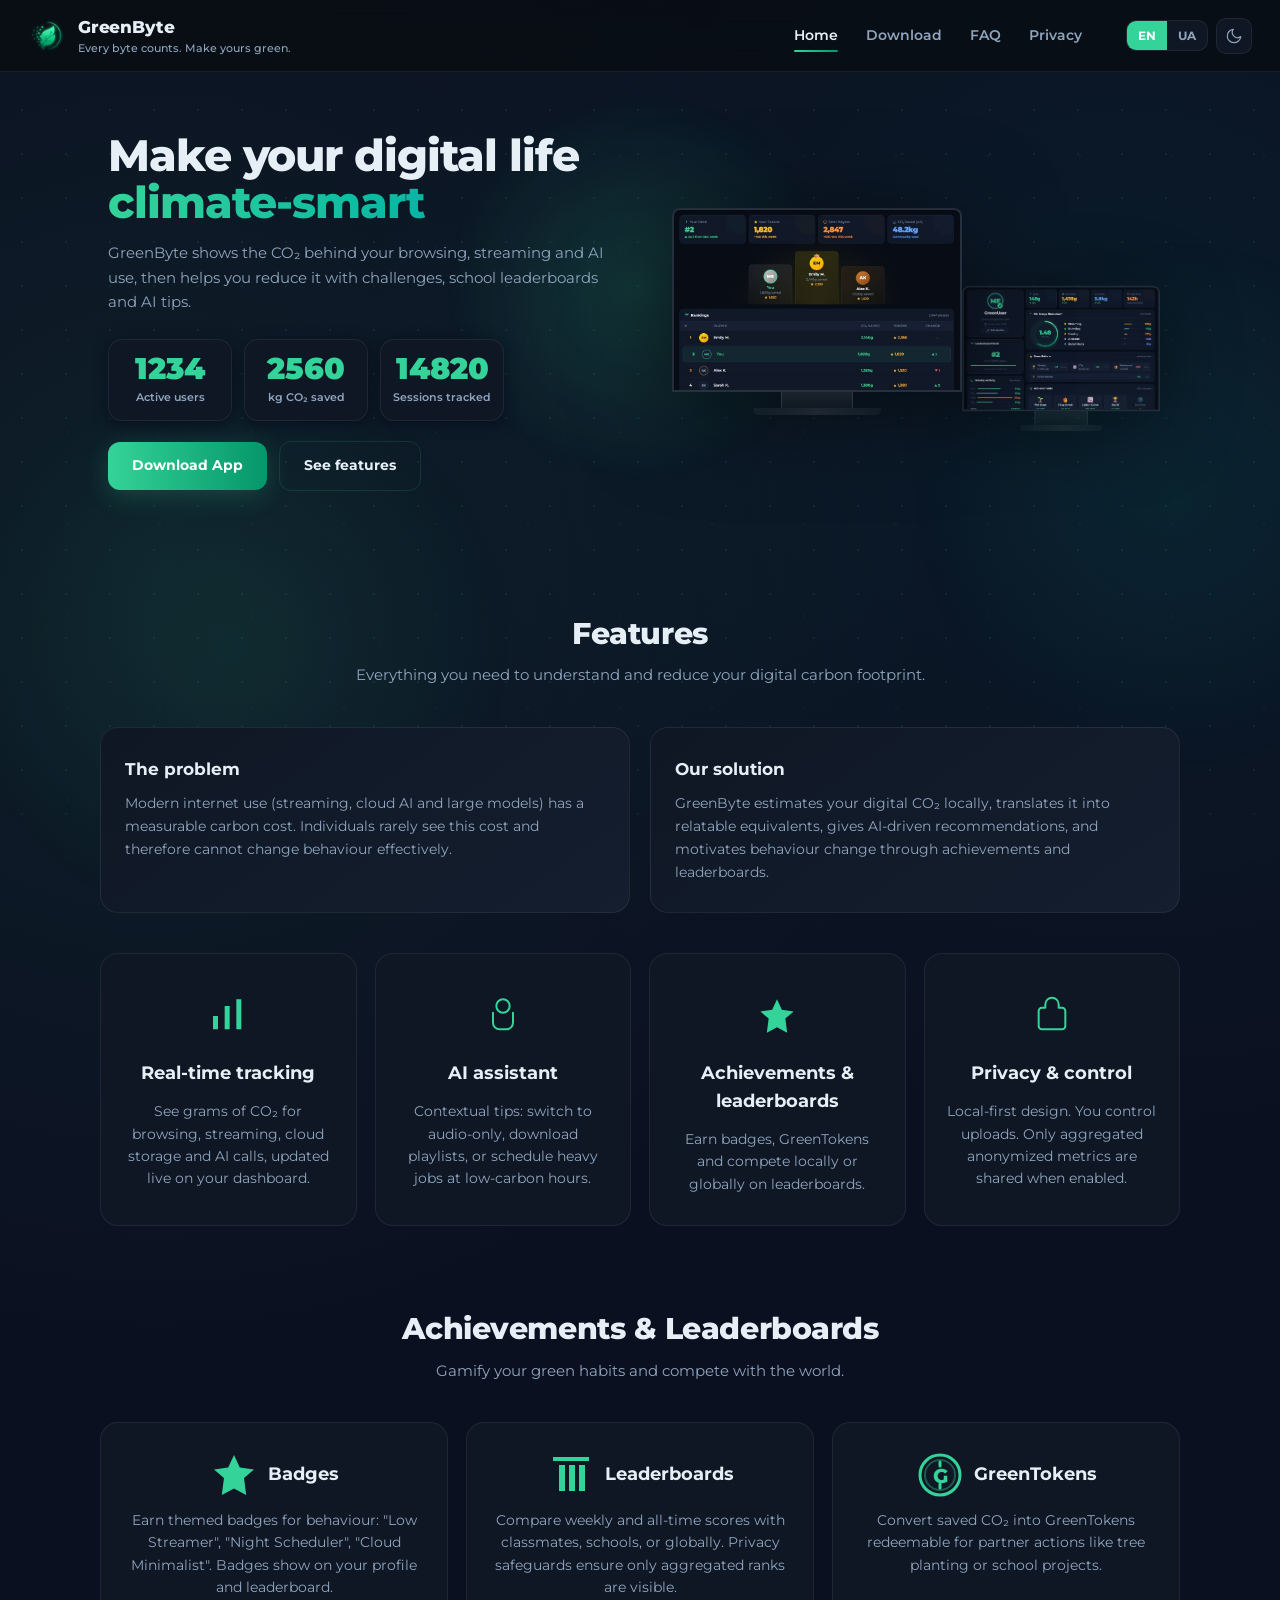
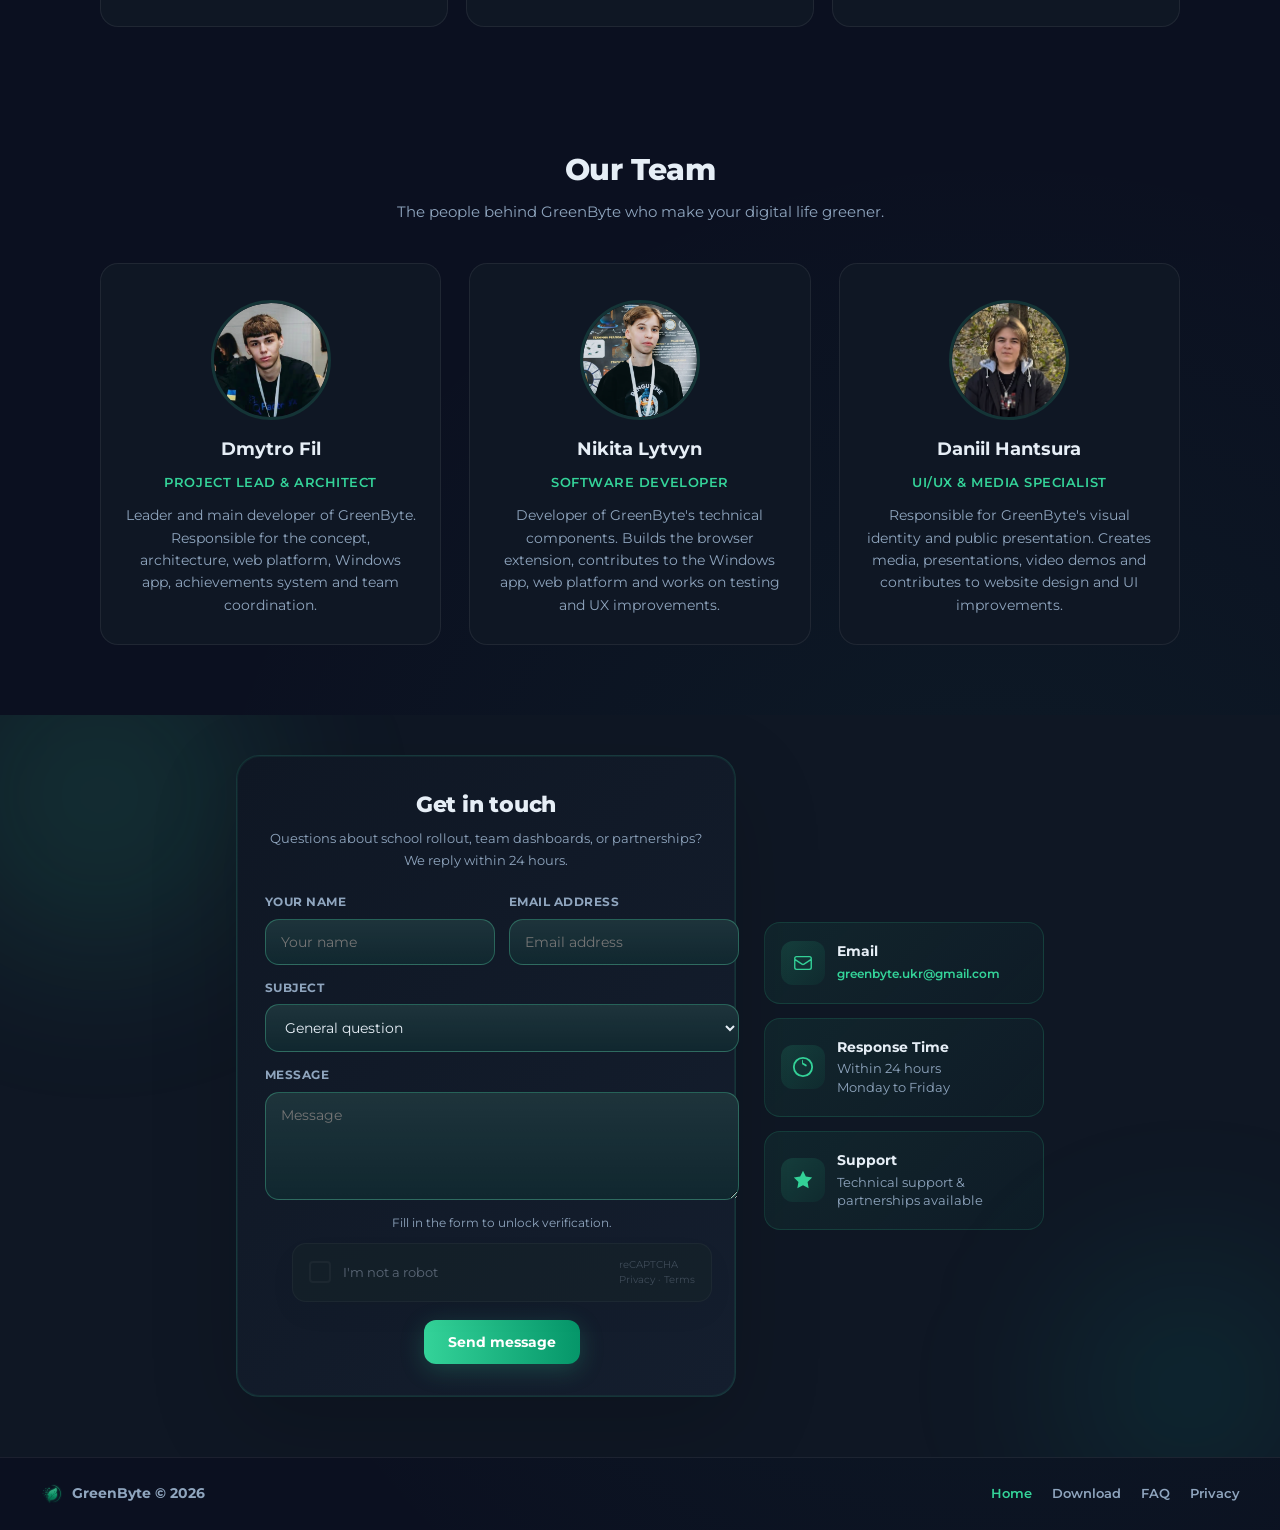
==== index.html @ f04d3d1b "UI polish: form rate limit, footer active links, mobile fixes, light theme hero - Add 3-min rate lim" ====
<!doctype html>
<html lang="en">
<head>
  <meta charset="utf-8">
  <meta name="viewport" content="width=device-width,initial-scale=1,maximum-scale=1,user-scalable=no">
  <title>GreenByte | Digital Carbon Tracker</title>
  <meta name="description" content="GreenByte makes your digital carbon footprint visible and actionable.">
  <link href="https://fonts.googleapis.com/css2?family=Montserrat:wght@400;600;700;800&display=swap" rel="stylesheet">
  <link rel="stylesheet" href="styles.css">
  <meta name="theme-color" content="#0b1020">
  <link rel="icon" type="image/png" href="icons/logo.png">
  <!-- Prevent theme/lang flash: apply stored settings synchronously -->
  <script>
    (function(){
      var t=localStorage.getItem('gb-theme');
      if(t==='light') document.documentElement.classList.add('light');
    })();
  </script>
</head>
<body>

  <!-- Mobile nav backdrop + drawer -->
  <div class="mobile-nav-backdrop" id="mobileNavBackdrop" aria-hidden="true"></div>
  <nav class="mobile-nav" id="mobileNav" aria-label="Mobile navigation">
    <button class="mobile-nav-close" id="mobileNavClose" aria-label="Close menu">✕</button>
    <a href="index.html" data-i18n="nav_home" class="active">Home</a>
    <a href="download.html" data-i18n="nav_download">Download</a>
    <a href="faq.html" data-i18n="nav_faq">FAQ</a>
    <a href="privacy.html" data-i18n="nav_privacy">Privacy</a>
    <div class="mobile-nav-email">
      <a href="mailto:greenbyte.ukr@gmail.com">
        <svg width="16" height="16" viewBox="0 0 24 24" fill="none"><path d="M3 8l7.89 5.26a2 2 0 002.22 0L21 8M5 19h14a2 2 0 002-2V7a2 2 0 00-2-2H5a2 2 0 00-2 2v10a2 2 0 002 2z" stroke="currentColor" stroke-width="1.5" stroke-linecap="round" stroke-linejoin="round"/></svg>
        greenbyte.ukr@gmail.com
      </a>
    </div>
    <div class="mobile-nav-tools">
      <div class="lang-toggle">
        <button data-lang="en" class="lang-btn active">EN</button>
        <button data-lang="uk" class="lang-btn">UA</button>
      </div>
      <button class="theme-toggle" aria-label="Toggle theme"></button>
    </div>
  </nav>

  <header class="site-header">
    <div class="brand">
      <a href="index.html" class="brand-link">
        <img src="icons/icon48.png" alt="GreenByte" class="logo">
      </a>
      <div class="brand-text">
        <a href="index.html" class="brand-link">
          <h1 data-i18n="title">GreenByte</h1>
        </a>
        <p class="tagline" data-i18n="tagline">Every byte counts. Make yours green.</p>
      </div>
    </div>

    <nav class="site-nav">
      <a href="index.html" data-i18n="nav_home" class="active">Home</a>
      <a href="download.html" data-i18n="nav_download">Download</a>
      <a href="faq.html" data-i18n="nav_faq">FAQ</a>
      <a href="privacy.html" data-i18n="nav_privacy">Privacy</a>
    </nav>

    <div class="header-actions">
      <div class="lang-toggle">
        <button data-lang="en" class="lang-btn active">EN</button>
        <button data-lang="uk" class="lang-btn">UA</button>
      </div>
      <button class="theme-toggle" aria-label="Toggle theme"></button>
      <button class="burger" id="burger" aria-label="Open menu">
        <span class="burger-line"></span>
        <span class="burger-line"></span>
        <span class="burger-line"></span>
      </button>
    </div>
  </header>

  <!-- Hero -->
  <main style="flex:1">
    <section class="hero">
      <div class="hero-inner">
        <h2 data-i18n-html="hero_title">Make your digital life<br><span class="highlight">climate-smart</span></h2>
        <p class="lead" data-i18n="hero_lead">GreenByte shows the CO₂ behind your browsing, streaming and AI use, then helps you reduce it with challenges, school leaderboards and AI tips.</p>
        <div class="hero-stats reveal">
          <div class="stat">
            <div class="stat-value" id="usersCount">1234</div>
            <div class="stat-label" data-i18n="stat_users">Active users</div>
          </div>
          <div class="stat">
            <div class="stat-value" id="co2Saved">2560</div>
            <div class="stat-label" data-i18n="stat_co2">kg CO₂ saved</div>
          </div>
          <div class="stat">
            <div class="stat-value" id="sessions">14820</div>
            <div class="stat-label" data-i18n="stat_sessions">Sessions tracked</div>
          </div>
        </div>
        <div class="ctas reveal">
          <a class="btn primary" href="download.html" data-i18n="cta_download">Download App</a>
          <a class="btn ghost" href="#features" data-i18n="cta_features">See features</a>
        </div>
      </div>

      <figure class="mockup reveal">
        <div class="pc-mockup-wrap">
          <div class="monitor monitor-main">
            <div class="monitor-screen" id="mainScreen">
              <img src="icons/leaderboard.avif" alt="GreenByte Leaderboard" class="screen-img">
            </div>
            <div class="monitor-base"></div>
            <div class="monitor-foot"></div>
          </div>
          <div class="monitor monitor-secondary">
            <div class="monitor-screen" id="secondScreen">
              <img src="icons/dashboard.avif" alt="GreenByte Dashboard" class="screen-img">
            </div>
            <div class="monitor-base"></div>
            <div class="monitor-foot"></div>
          </div>
        </div>
      </figure>
    </section>

    <!-- Features -->
    <section id="features" class="features reveal">
      <h3 class="section-heading" data-i18n="features_title">Features</h3>
      <p class="section-sub" data-i18n="features_sub">Everything you need to understand and reduce your digital carbon footprint.</p>

      <div class="problem-solution">
        <div class="problem">
          <h4 data-i18n="problem_title">The problem</h4>
          <p data-i18n="problem_body">Modern internet use (streaming, cloud AI and large models) has a measurable carbon cost. Individuals rarely see this cost and therefore cannot change behaviour effectively.</p>
        </div>
        <div class="solution">
          <h4 data-i18n="solution_title">Our solution</h4>
          <p data-i18n="solution_body">GreenByte estimates your digital CO₂ locally, translates it into relatable equivalents, gives AI-driven recommendations, and motivates behaviour change through achievements and leaderboards.</p>
        </div>
      </div>

      <div class="features-grid">
        <article class="feature reveal">
          <div class="icon"><svg width="28" height="28" viewBox="0 0 24 24" fill="none"><path d="M3 12h3v8H3zM10 6h3v14h-3zM17 2h3v18h-3z" fill="currentColor"/></svg></div>
          <h4 data-i18n="f_realtime">Real‑time tracking</h4>
          <p data-i18n="f_realtime_desc">Precise, local estimates of CO₂ for browsing, streaming and AI usage; no history leaves your device unless you opt in.</p>
        </article>
        <article class="feature reveal">
          <div class="icon"><svg width="28" height="28" viewBox="0 0 24 24" fill="none"><path d="M12 2a4 4 0 100 8 4 4 0 000-8zm6 8v6a4 4 0 01-4 4H10a4 4 0 01-4-4v-6" stroke="currentColor" stroke-width="1.2" stroke-linecap="round" stroke-linejoin="round"/></svg></div>
          <h4 data-i18n="f_ai">AI assistant</h4>
          <p data-i18n="f_ai_desc">Contextual tips: e.g., switch to audio-only, download playlists, or schedule heavy jobs at low-carbon hours.</p>
        </article>
        <article class="feature reveal">
          <div class="icon"><svg width="28" height="28" viewBox="0 0 24 24" fill="none"><path d="M12 2l2.9 6.3L22 9.3l-5 4.2L18.1 22 12 18.8 5.9 22 7 13.5 2 9.3l7.1-1L12 2z" fill="currentColor"/></svg></div>
          <h4 data-i18n="f_achieve">Achievements & leaderboards</h4>
          <p data-i18n="f_achieve_desc">Earn badges, compare with classmates, and unlock tasks that reduce your footprint. Both local and global leaderboards supported.</p>
        </article>
        <article class="feature reveal">
          <div class="icon"><svg width="28" height="28" viewBox="0 0 24 24" fill="none"><path d="M12 1a4 4 0 00-4 4v2H6a2 2 0 00-2 2v9a2 2 0 002 2h12a2 2 0 002-2V9a2 2 0 00-2-2h-2V5a4 4 0 00-4-4z" stroke="currentColor" stroke-width="1.2" stroke-linecap="round" stroke-linejoin="round"/></svg></div>
          <h4 data-i18n="f_privacy">Privacy & control</h4>
          <p data-i18n="f_privacy_desc">Local-first design. You control uploads. Only aggregated anonymized metrics are shared when enabled.</p>
        </article>
      </div>
    </section>

    <!-- Achievements -->
    <section class="achievements reveal" id="achievements">
      <h3 class="section-heading" data-i18n="ach_title">Achievements & Leaderboards</h3>
      <p class="section-sub" data-i18n="ach_sub">Gamify your green habits and compete with the world.</p>
      <div class="ach-grid">
        <div class="ach-item reveal">
          <div class="ach-head">
            <svg width="40" height="40" viewBox="0 0 24 24"><path d="M12 2l2.9 6.3L22 9.3l-5 4.2L18.1 22 12 18.8 5.9 22 7 13.5 2 9.3l7.1-1L12 2z" fill="currentColor"/></svg>
            <h4 data-i18n="ach_badges_title">Badges</h4>
          </div>
          <p data-i18n="ach_badges_desc">Earn themed badges for behaviour: "Low Streamer", "Night Scheduler", "Cloud Minimalist". Badges show on your profile and leaderboard.</p>
        </div>
        <div class="ach-item reveal">
          <div class="ach-head">
            <svg width="40" height="40" viewBox="0 0 24 24"><path d="M3 3h18v2H3zM6 7h3v13H6zM11 7h3v13h-3zM16 7h3v13h-3z" fill="currentColor"/></svg>
            <h4 data-i18n="ach_leaderboards_title">Leaderboards</h4>
          </div>
          <p data-i18n="ach_leaderboards_desc">Compare weekly and all-time scores with classmates, schools, or globally. Privacy safeguards ensure only aggregated ranks are visible.</p>
        </div>
        <div class="ach-item reveal">
          <div class="ach-head">
            <svg width="40" height="40" viewBox="0 0 24 24" fill="none"><circle cx="12" cy="12" r="10" stroke="currentColor" stroke-width="1.5"/><circle cx="12" cy="12" r="7.5" stroke="currentColor" stroke-width="1" opacity=".35"/><path d="M12 5.5v2M12 16.5v2" stroke="currentColor" stroke-width="1.5" stroke-linecap="round"/><text x="12" y="15.8" text-anchor="middle" fill="currentColor" font-size="10" font-weight="800" font-family="Montserrat,sans-serif">G</text></svg>
            <h4 data-i18n="ach_tokens_title">GreenTokens</h4>
          </div>
          <p data-i18n="ach_tokens_desc">Convert saved CO₂ into GreenTokens redeemable for partner actions like tree planting or school projects.</p>
        </div>
      </div>
    </section>

    <!-- Team -->
    <section class="team-section reveal" id="team">
      <h3 class="section-heading" data-i18n="team_title">Our Team</h3>
      <p class="section-sub" data-i18n="team_sub">The people behind GreenByte who make your digital life greener.</p>
      <div class="team-grid">
        <div class="team-card reveal">
          <div class="team-avatar">
            <img src="icons/team1.avif" alt="Dmytro Fil">
          </div>
          <h4 class="team-name" data-i18n="team_name1">Dmytro Fil</h4>
          <p class="team-role" data-i18n="team_role1">Project Lead & Architect</p>
          <p class="team-bio" data-i18n="team_bio1">Leader and main developer of GreenByte. Responsible for the overall concept, development and technical architecture.</p>
        </div>
        <div class="team-card reveal">
          <div class="team-avatar">
            <img src="icons/team2.avif" alt="Nikita Lytvyn">
          </div>
          <h4 class="team-name" data-i18n="team_name2">Nikita Lytvyn</h4>
          <p class="team-role" data-i18n="team_role2">Software Developer</p>
          <p class="team-bio" data-i18n="team_bio2">Developer of GreenByte's technical components. Responsible for the browser extension and platform integration.</p>
        </div>
        <div class="team-card reveal">
          <div class="team-avatar">
            <img src="icons/team3.avif" alt="Daniil Hantsura">
          </div>
          <h4 class="team-name" data-i18n="team_name3">Daniil Hantsura</h4>
          <p class="team-role" data-i18n="team_role3">UI/UX & Media Specialist</p>
          <p class="team-bio" data-i18n="team_bio3">Responsible for the visual identity and presentation of GreenByte. Creates media materials, presentations and video demos.</p>
        </div>
      </div>
    </section>

    <div class="contact-wave contact-wave-top" aria-hidden="true">
      <svg viewBox="0 0 1440 48" preserveAspectRatio="none">
        <path d="M0,20 C240,44 480,4 720,22 C960,40 1200,8 1440,26 L1440,48 L0,48 Z" fill="var(--surface)"/>
      </svg>
    </div>

    <!-- Contact section -->
    <section class="contact-section" id="contact">
      <div class="contact-wrapper reveal">
        <div class="contact-box">
          <div class="contact-box-header" id="contactBoxHeader">
            <h3 data-i18n="contact_title">Get in touch</h3>
            <p class="lead" data-i18n="contact_sub">Questions about school rollout, team dashboards, or partnerships? We reply within 24 hours.</p>
          </div>

          <div class="contact-form-wrap" id="contactFormWrap">
          <form id="contactForm" class="contact-form" action="https://formsubmit.co/greenbyte.ukr@gmail.com" method="POST" novalidate>
            <input type="hidden" name="_subject" value="GreenByte website contact">
            <input type="hidden" name="_template" value="table">
            <input type="hidden" name="_captcha" value="false">
            <input type="text" name="_honey" tabindex="-1" autocomplete="off" aria-hidden="true" class="form-honey">
            <div class="form-group">
              <label data-i18n="contact_name">Your name</label>
              <input type="text" name="name" data-i18n="contact_name" placeholder="Your name" required>
            </div>
            <div class="form-group">
              <label data-i18n="contact_email">Email address</label>
              <input type="email" name="email" data-i18n="contact_email" placeholder="Email address" required>
            </div>
            <div class="form-group full">
              <label data-i18n="contact_subject">Subject</label>
              <select id="contactSubject" name="subject" required>
                <option value="1">General question</option>
                <option value="2">School deployment</option>
                <option value="3">School analytics</option>
                <option value="4">Bug report</option>
                <option value="5">Partnership</option>
              </select>
            </div>
            <div class="form-group full">
              <label data-i18n="contact_message">Message</label>
              <textarea name="message" data-i18n="contact_message" placeholder="Message" required></textarea>
            </div>

            <!-- Captcha -->
            <div class="captcha-row locked" id="captchaRow">
              <div class="captcha-hint" id="captchaHint" data-i18n="contact_captcha_hint">Fill in the form to unlock verification.</div>
              <div class="captcha-box">
                <div class="captcha-check" id="captchaCheck" role="checkbox" aria-checked="false"></div>
                <span class="captcha-label" data-i18n="contact_not_robot">I'm not a robot</span>
                <span class="captcha-logo" data-i18n-html="contact_captcha_brand">reCAPTCHA<br>Privacy · Terms</span>
              </div>
            </div>

            <div class="form-submit-row">
              <button type="submit" class="btn primary" data-i18n="contact_send">Send message</button>
            </div>
          </form>
          </div>

          <div class="form-success-panel" id="formSuccessPanel" aria-live="polite" hidden>
            <div class="success-ring">
              <svg width="44" height="44" viewBox="0 0 24 24" fill="none"><path d="M6 12l4 4 8-8" stroke="#fff" stroke-width="2.5" stroke-linecap="round" stroke-linejoin="round"/></svg>
            </div>
            <h4 data-i18n="contact_success_title">Message sent!</h4>
            <p data-i18n="contact_success">We will get back to you within 24 hours.</p>
          </div>
        </div>

        <div class="contact-info">
          <div class="info-card">
            <div class="info-icon">
              <svg width="28" height="28" viewBox="0 0 24 24" fill="none"><path d="M3 8l7.89 5.26a2 2 0 002.22 0L21 8M5 19h14a2 2 0 002-2V7a2 2 0 00-2-2H5a2 2 0 00-2 2v10a2 2 0 002 2z" stroke="currentColor" stroke-width="1.5" stroke-linecap="round" stroke-linejoin="round"/></svg>
            </div>
            <div class="info-card-body">
            <h4 data-i18n="contact_info_email">Email</h4>
            <p><a href="mailto:greenbyte.ukr@gmail.com">greenbyte.ukr@gmail.com</a></p>
            </div>
          </div>

          <div class="info-card">
            <div class="info-icon">
              <svg width="28" height="28" viewBox="0 0 24 24" fill="none"><path d="M12 1a11 11 0 1 0 0 22 11 11 0 0 0 0-22zm0 20a9 9 0 1 1 0-18 9 9 0 0 1 0 18zm0-17a1 1 0 0 0-1 1v4l3.3 1.9a1 1 0 1 0 1.1-1.6l-3.4-2V5a1 1 0 0 0-1-1z" fill="currentColor"/></svg>
            </div>
            <div class="info-card-body">
            <h4 data-i18n="contact_info_response">Response Time</h4>
            <p data-i18n-html="contact_info_response_desc">Within 24 hours<br>Monday to Friday</p>
            </div>
          </div>

          <div class="info-card">
            <div class="info-icon">
              <svg width="28" height="28" viewBox="0 0 24 24" fill="none"><path d="M12 2l3.09 6.26L22 9.27l-5 4.87 1.18 6.88L12 17.77l-6.18 3.25L7 14.14 2 9.27l6.91-1.01L12 2z" fill="currentColor"/></svg>
            </div>
            <div class="info-card-body">
            <h4 data-i18n="contact_info_support">Support</h4>
            <p data-i18n-html="contact_info_support_desc">Technical support &<br>partnerships available</p>
            </div>
          </div>
        </div>
      </div>
    </section>

    <div class="contact-wave contact-wave-bottom" aria-hidden="true">
      <svg viewBox="0 0 1440 100" preserveAspectRatio="none">
        <rect width="1440" height="100" fill="var(--surface)"/>
        <path d="M0,34 C248,84 438,22 662,48 C872,72 1038,116 1440,42 L1440,100 L0,100 Z" fill="var(--bg)"/>
      </svg>
    </div>
  </main>

  <footer class="site-footer">
    <div class="footer-brand">
      <img src="icons/icon48.png" alt="">
      GreenByte © 2026
    </div>
    <div class="footer-links">
      <a href="index.html" data-i18n="nav_home" class="active">Home</a>
      <a href="download.html" data-i18n="nav_download">Download</a>
      <a href="faq.html" data-i18n="nav_faq">FAQ</a>
      <a href="privacy.html" data-i18n="nav_privacy">Privacy</a>
    </div>
  </footer>

  <script src="script.js"></script>
</body>
</html>
---- styles.css ----
/* ════════════════════════════════════════════════════════
   GreenByte — Design System v2
   ════════════════════════════════════════════════════════ */

/* ── CSS Variables ── */
:root {
  --bg: #0b1020;
  --bg2: #0d1428;
  --surface: #0f1724;
  --surface2: #141e2e;
  --text: #e6eef6;
  --muted: #8fa5be;
  --accent: #34d399;
  --accent2: #059669;
  --nav-bg: rgba(8,12,18,0.75);
  --border: rgba(255,255,255,0.07);
  --border2: rgba(52,211,153,0.15);
  --card-shadow: rgba(2,6,23,0.55);
  --monitor-screen: linear-gradient(160deg,#0d1a2a 0%,#0b1420 100%);
  --monitor-border: rgba(255,255,255,0.1);
  --monitor-base: linear-gradient(180deg,rgba(255,255,255,0.08),rgba(255,255,255,0.03));
  --monitor-foot: linear-gradient(90deg,rgba(255,255,255,0.04),rgba(255,255,255,0.09),rgba(255,255,255,0.04));
  --cursor-x: 50vw;
  --cursor-y: 32vh;
  --ambient-dot: rgba(52,211,153,.16);
  --ambient-ring: rgba(52,211,153,.10);
  --ambient-glow: rgba(52,211,153,.18);
}

/* ── Light theme ── */
html.light {
  --bg: #f5f8fc;
  --bg2: #ecf1f7;
  --surface: #ffffff;
  --surface2: #f8fafb;
  --text: #0a0f1a;
  --muted: #445566;
  --accent: #059669;
  --accent2: #047857;
  --nav-bg: rgba(245,248,252,0.92);
  --border: rgba(0,0,0,0.12);
  --border2: rgba(5,150,105,0.24);
  --card-shadow: rgba(0,0,0,0.1);
  /* Monitors look like real monitors in light mode */
  --monitor-screen: linear-gradient(160deg,#1a2940 0%,#0f1e35 100%);
  --monitor-border: rgba(0,0,0,0.25);
  --monitor-base: linear-gradient(180deg,#c8d0da,#b8c0ca);
  --monitor-foot: linear-gradient(90deg,#b0b8c4,#c8d0da,#b0b8c4);
  --ambient-dot: rgba(5,150,105,.10);
  --ambient-ring: rgba(5,150,105,.06);
  --ambient-glow: rgba(5,150,105,.10);
}

/* ── Reset & Base ── */
*, *::before, *::after { box-sizing: border-box; margin: 0; padding: 0; }
html {
  scroll-behavior: smooth;
  scroll-padding-top: 80px;
  touch-action: manipulation;
  -webkit-text-size-adjust: 100%;
}
body {
  font-family: Montserrat, Inter, 'Segoe UI', system-ui, Arial, sans-serif;
  background:
    radial-gradient(circle at 12% 18%, rgba(52,211,153,.08), transparent 28%),
    radial-gradient(circle at 88% 12%, rgba(6,182,164,.07), transparent 26%),
    radial-gradient(circle at 78% 82%, rgba(52,211,153,.06), transparent 30%),
    var(--bg);
  color: var(--text);
  line-height: 1.55;
  min-height: 100vh;
  display: flex;
  flex-direction: column;
  transition: background .35s, color .3s;
  position: relative;
  overflow-x: hidden;
  isolation: isolate;
}
body::before,
body::after {
  content: '';
  position: fixed;
  inset: 0;
  pointer-events: none;
  z-index: 0;
}
body::before {
  background:
    radial-gradient(320px circle at var(--cursor-x) var(--cursor-y), var(--ambient-glow), transparent 62%),
    radial-gradient(circle at 18% 72%, rgba(52,211,153,.09), transparent 24%),
    radial-gradient(circle at 92% 56%, rgba(6,182,164,.08), transparent 22%);
  opacity: .9;
  transition: opacity .3s;
}
body::after {
  background-image:
    radial-gradient(circle, var(--ambient-dot) 0 1.2px, transparent 1.3px),
    radial-gradient(circle, var(--ambient-ring) 0 1px, transparent 1.2px);
  background-size: 44px 44px, 92px 92px;
  background-position: 0 0, 22px 18px;
  mask-image: linear-gradient(to bottom, transparent 0%, #000 10%, #000 88%, transparent 100%);
  opacity: .58;
}
body > * {
  position: relative;
  z-index: 1;
}
html.light body {
  background:
    radial-gradient(circle at 10% 16%, rgba(5,150,105,.16), transparent 30%),
    radial-gradient(circle at 86% 12%, rgba(6,182,164,.13), transparent 28%),
    radial-gradient(circle at 76% 82%, rgba(5,150,105,.12), transparent 32%),
    var(--bg);
}
html.light body::before { opacity: .45; }
html.light body::after { opacity: .32; }
a { color: inherit; text-decoration: none; }
img { display: block; }

/* ── Typography scale ── */
h1 { font-size: 40px; font-weight: 800; letter-spacing: -.02em; }
h2 { font-size: 34px; font-weight: 800; letter-spacing: -.015em; }
h3 { font-size: 26px; font-weight: 800; letter-spacing: -.01em; }
h4 { font-size: 18px; font-weight: 700; }

.section-heading {
  text-align: center;
  font-size: 30px;
  font-weight: 800;
  margin-bottom: 6px;
  letter-spacing: -.015em;
}
.section-sub {
  text-align: center;
  color: var(--muted);
  font-size: 15px;
  margin-bottom: 40px;
}

/* ════════════════════════════════════════════════════════
   HEADER
   ════════════════════════════════════════════════════════ */
.site-header {
  position: sticky;
  top: 0;
  z-index: 100;
  display: flex;
  align-items: center;
  gap: 20px;
  padding: 14px 28px;
  background: var(--nav-bg);
  backdrop-filter: blur(12px);
  -webkit-backdrop-filter: blur(12px);
  border-bottom: 1px solid var(--border);
}

.brand { display: flex; align-items: center; gap: 12px; flex-shrink: 0; }
.brand-link { display: flex; align-items: center; gap: 0; }
.logo { width: 38px; height: 38px; border-radius: 9px; object-fit: contain; }
.brand-text { display: flex; flex-direction: column; }
.brand-text h1 { font-size: 17px; font-weight: 800; margin: 0; letter-spacing: -.01em; }
.brand-text p { font-size: 11px; color: var(--muted); margin: 0; font-weight: 500; }

/* Nav */
.site-nav { margin-left: auto; display: flex; gap: 4px; align-items: center; }
.site-nav a {
  color: var(--muted);
  padding: 8px 12px;
  border-radius: 8px;
  font-size: 13.5px;
  font-weight: 600;
  position: relative;
  transition: color .18s, background .18s;
  white-space: nowrap;
}
.site-nav a::after {
  content: '';
  position: absolute;
  left: 12px; right: 12px;
  height: 2px;
  border-radius: 4px;
  background: linear-gradient(90deg, var(--accent), var(--accent2));
  bottom: 2px;
  transform: scaleX(0);
  transform-origin: left;
  transition: transform .25s cubic-bezier(.2,.9,.2,1);
}
.site-nav a:hover { color: var(--text); background: rgba(52,211,153,.06); }
.site-nav a:hover::after, .site-nav a.active::after { transform: scaleX(1); }
.site-nav a.active { color: var(--text); }

/* Header actions */
.header-actions { display: flex; align-items: center; gap: 8px; margin-left: 12px; flex-shrink: 0; }
.lang-toggle {
  display: flex;
  border-radius: 10px;
  overflow: hidden;
  border: 1px solid var(--border);
  background: var(--surface);
}
.lang-btn {
  padding: 7px 11px;
  border: 0;
  background: transparent;
  color: var(--muted);
  cursor: pointer;
  font-size: 12px;
  font-weight: 700;
  font-family: inherit;
  transition: background .18s, color .18s;
  touch-action: manipulation;
  -webkit-tap-highlight-color: transparent;
}
.lang-btn.active { background: var(--accent); color: #fff; }
.lang-btn:not(.active):hover { background: rgba(52,211,153,.1); color: var(--text); }

.theme-toggle {
  border: 1px solid var(--border);
  background: var(--surface);
  color: var(--muted);
  cursor: pointer;
  width: 36px; height: 36px;
  border-radius: 10px;
  display: flex;
  align-items: center;
  justify-content: center;
  transition: transform .2s, background .2s, border-color .2s, color .2s, box-shadow .2s;
  touch-action: manipulation;
  -webkit-tap-highlight-color: transparent;
}
@media (hover: hover) and (pointer: fine) {
  .theme-toggle:hover {
    transform: rotate(15deg) scale(1.05);
    border-color: var(--accent);
    color: var(--accent);
  }
}
.theme-toggle:active {
  border-color: var(--accent);
  color: var(--accent);
  box-shadow: 0 0 0 3px rgba(52,211,153,.22);
}

/* Burger */
.burger {
  display: none;
  flex-direction: column;
  justify-content: center;
  gap: 5px;
  cursor: pointer;
  padding: 8px;
  border: 1px solid var(--border);
  background: var(--surface);
  border-radius: 10px;
  transition: border-color .2s, background .2s;
  width: 38px;
  height: 38px;
  position: relative;
  z-index: 210;
  touch-action: manipulation;
  -webkit-tap-highlight-color: transparent;
}
.burger:hover { border-color: var(--accent); }
.burger.open { border-color: var(--accent); background: rgba(52,211,153,.08); }
.burger-line {
  width: 20px; height: 2px;
  background: var(--text);
  border-radius: 2px;
  transition: transform .32s cubic-bezier(.4,0,.2,1), opacity .22s, background .2s;
  transform-origin: center;
  margin: 0 auto;
}
.burger.open .burger-line:nth-child(1) { transform: translateY(7px) rotate(45deg); background: var(--accent); }
.burger.open .burger-line:nth-child(2) { opacity: 0; transform: scaleX(0); }
.burger.open .burger-line:nth-child(3) { transform: translateY(-7px) rotate(-45deg); background: var(--accent); }

/* Mobile nav drawer */
.mobile-nav-backdrop {
  position: fixed;
  inset: 0;
  z-index: 198;
  background: rgba(0,0,0,.55);
  backdrop-filter: blur(4px);
  -webkit-backdrop-filter: blur(4px);
  opacity: 0;
  visibility: hidden;
  transition: opacity .35s ease, visibility .35s ease;
}
.mobile-nav-backdrop.open {
  opacity: 1;
  visibility: visible;
}
.mobile-nav {
  display: flex;
  position: fixed;
  top: 0; left: 0; right: 0; bottom: 0;
  z-index: 200;
  background: var(--bg);
  flex-direction: column;
  align-items: center;
  justify-content: center;
  gap: 6px;
  opacity: 0;
  visibility: hidden;
  transform: scale(.96) translateY(12px);
  transition: opacity .35s cubic-bezier(.4,0,.2,1), visibility .35s, transform .35s cubic-bezier(.4,0,.2,1);
}
.mobile-nav.open {
  opacity: 1;
  visibility: visible;
  transform: scale(1) translateY(0);
}
.mobile-nav a {
  font-size: 24px;
  font-weight: 800;
  color: var(--text);
  padding: 14px 40px;
  border-radius: 14px;
  width: 100%;
  max-width: 300px;
  text-align: center;
  transition: background .2s, color .2s, transform .2s, opacity .2s;
  opacity: 0;
  transform: translateY(10px);
}
.mobile-nav.open a {
  animation: navLinkIn .42s cubic-bezier(.2,.9,.2,1) forwards;
}
.mobile-nav.open a:nth-child(2) { animation-delay: .06s; }
.mobile-nav.open a:nth-child(3) { animation-delay: .1s; }
.mobile-nav.open a:nth-child(4) { animation-delay: .14s; }
.mobile-nav.open a:nth-child(5) { animation-delay: .18s; }
.mobile-nav.open .mobile-nav-email { animation-delay: .24s; }
.mobile-nav.open .mobile-nav-tools { animation-delay: .28s; }
.mobile-nav.open .mobile-nav-email,
.mobile-nav.open .mobile-nav-tools {
  animation: navLinkIn .42s cubic-bezier(.2,.9,.2,1) forwards;
}
@keyframes navLinkIn {
  to { opacity: 1; transform: translateY(0); }
}
.mobile-nav a:hover, .mobile-nav a.active { background: rgba(52,211,153,.1); color: var(--accent); }
.mobile-nav-email {
  margin-top: 18px;
  padding: 12px 24px;
  border-radius: 14px;
  border: 1px solid rgba(52,211,153,.22);
  background: rgba(52,211,153,.06);
  opacity: 0;
  transform: translateY(10px);
}
.mobile-nav-email a {
  font-size: 14px !important;
  font-weight: 700 !important;
  color: var(--accent) !important;
  padding: 0 !important;
  max-width: none !important;
  width: auto !important;
  display: flex;
  align-items: center;
  gap: 8px;
  opacity: 1 !important;
  transform: none !important;
  animation: none !important;
}
.mobile-nav-email a:hover { background: none !important; opacity: .85 !important; }
.mobile-nav-tools {
  display: flex;
  gap: 8px;
  margin-top: 12px;
  opacity: 0;
  transform: translateY(10px);
}
.mobile-nav-close {
  position: absolute;
  top: 20px; right: 24px;
  font-size: 28px;
  background: none;
  border: none;
  color: var(--muted);
  cursor: pointer;
  line-height: 1;
  padding: 8px;
  border-radius: 8px;
  transition: color .2s, transform .32s cubic-bezier(.4,0,.2,1);
  z-index: 210;
}
.mobile-nav-close:hover { color: var(--text); }
@media (hover: hover) and (pointer: fine) {
  .mobile-nav-close:hover { transform: rotate(90deg); }
}
.mobile-nav.closing {
  opacity: 0;
  visibility: hidden;
  transform: scale(.97) translateY(8px);
  transition-duration: .28s;
}

/* ════════════════════════════════════════════════════════
   BUTTONS
   ════════════════════════════════════════════════════════ */
.btn {
  display: inline-flex;
  align-items: center;
  gap: 8px;
  padding: 13px 24px;
  border-radius: 12px;
  font-weight: 700;
  font-size: 14px;
  font-family: inherit;
  border: none;
  cursor: pointer;
  transition: transform .18s, box-shadow .2s, filter .18s, background .2s;
  white-space: nowrap;
  touch-action: manipulation;
  -webkit-tap-highlight-color: transparent;
}
.btn.primary {
  background: linear-gradient(90deg, var(--accent), var(--accent2));
  color: #fff;
  box-shadow: 0 6px 24px rgba(52,211,153,.22);
}
.btn.primary:hover { transform: translateY(-3px); box-shadow: 0 14px 40px rgba(52,211,153,.32); filter: brightness(1.05); }
.btn.ghost {
  border: 1.5px solid var(--border2);
  color: var(--text);
  background: transparent;
}
.btn.ghost:hover { background: rgba(52,211,153,.06); transform: translateY(-2px); border-color: var(--accent); }
.btn.secondary {
  border: 1.5px solid var(--border);
  background: var(--surface);
  color: var(--text);
}
.btn.secondary:hover { background: var(--surface2); transform: translateY(-2px); }

/* ════════════════════════════════════════════════════════
   HERO
   ════════════════════════════════════════════════════════ */
.hero {
  display: flex;
  align-items: center;
  justify-content: center;
  padding: 60px 60px 60px 80px;
  gap: 64px;
  max-width: 1320px;
  margin: 0 auto;
  width: 100%;
}
.hero-inner { max-width: 500px; flex-shrink: 0; }
.hero h2 {
  font-size: 44px;
  font-weight: 800;
  line-height: 1.05;
  margin-bottom: 16px;
  letter-spacing: -.025em;
}

.hero h2 .highlight {
  background: linear-gradient(90deg, var(--accent), #06b6a4);
  -webkit-background-clip: text;
  -webkit-text-fill-color: transparent;
  background-clip: text;
}

.lead { color: var(--muted); font-size: 15px; line-height: 1.65; margin-bottom: 20px; }

.hero-stats {
  display: grid;
  grid-template-columns: repeat(3, minmax(96px, 1fr));
  gap: 12px;
  margin-top: 24px;
  width: fit-content;
  max-width: 100%;
}
.stat {
  background: var(--surface);
  padding: 14px 12px;
  border-radius: 14px;
  border: 1px solid var(--border);
  min-width: 96px;
  box-shadow: 0 3px 14px var(--card-shadow);
  transition: transform .2s, box-shadow .2s;
  text-align: center;
}
.stat:hover { transform: translateY(-3px); box-shadow: 0 10px 30px var(--card-shadow); }
.stat-value { font-size: 30px; font-weight: 900; color: var(--accent); line-height: 1; }
.stat-label { font-size: 11px; color: var(--muted); margin-top: 5px; font-weight: 600; }
.ctas { display: flex; gap: 12px; flex-wrap: wrap; margin-top: 20px; align-items: center; }

/* PC monitors */
.mockup { display: flex; align-items: flex-end; justify-content: center; flex-shrink: 0; }
.pc-mockup-wrap { position: relative; display: flex; align-items: flex-end; }
.monitor { display: flex; flex-direction: column; align-items: center; filter: drop-shadow(0 16px 48px rgba(0,0,0,.5)); }
.monitor-main { z-index: 2; position: relative; }
.monitor-secondary { position: relative; z-index: 1; transform: translateX(-32px) translateY(16px) scale(0.86); transform-origin: bottom right; opacity: .88; }

.monitor-screen {
  border-radius: 8px 8px 0 0;
  border: 2px solid var(--monitor-border);
  overflow: hidden;
  background: var(--monitor-screen);
  position: relative;
}
.monitor-main .monitor-screen { width: 290px; height: 184px; }
.monitor-secondary .monitor-screen { width: 230px; height: 146px; }

.screen-img {
  width: 100%;
  height: 100%;
  object-fit: cover;
  display: block;
}

.screen-placeholder {
  display: flex;
  flex-direction: column;
  align-items: center;
  justify-content: center;
  height: 100%;
  gap: 8px;
  padding-top: 24px;
  color: rgba(52,211,153,.55);
  font-size: 11px;
  font-weight: 600;
  letter-spacing: .04em;
}
.screen-placeholder.small { gap: 5px; font-size: 10px; }

.monitor-base {
  height: 16px;
  background: var(--monitor-base);
  border-left: 1px solid var(--monitor-border);
  border-right: 1px solid var(--monitor-border);
}
.monitor-main .monitor-base { width: 72px; }
.monitor-secondary .monitor-base { width: 62px; }

.monitor-foot {
  height: 7px;
  border-radius: 0 0 5px 5px;
  background: var(--monitor-foot);
}
.monitor-main .monitor-foot { width: 128px; }
.monitor-secondary .monitor-foot { width: 96px; }

html.light .hero {
  background: linear-gradient(135deg, rgba(5,150,105,.05) 0%, rgba(6,182,164,.04) 40%, transparent 70%);
  border-radius: 0 0 32px 32px;
}
html.light .monitor { filter: drop-shadow(0 12px 36px rgba(0,0,0,.25)); }
html.light .monitor-main .monitor-screen {
  box-shadow: 0 0 0 1px rgba(0,0,0,.15), 0 8px 32px rgba(0,0,0,.2);
}

/* ════════════════════════════════════════════════════════
   FEATURES SECTION
   ════════════════════════════════════════════════════════ */
.features {
  padding: 60px 60px;
  max-width: 1200px;
  margin: 0 auto;
  width: 100%;
}

.problem-solution {
  display: grid;
  grid-template-columns: 1fr 1fr;
  gap: 20px;
  margin-bottom: 40px;
}
.problem, .solution {
  padding: 28px 24px;
  border-radius: 18px;
  border: 1px solid var(--border);
  background: linear-gradient(145deg, var(--surface), var(--surface2));
  position: relative;
  overflow: hidden;
  transition: transform .28s ease, box-shadow .28s ease, border-color .28s ease;
}
.problem::before, .solution::before {
  content: '';
  position: absolute;
  top: 0; left: 0; right: 0;
  height: 2px;
  background: linear-gradient(90deg, transparent, var(--accent), transparent);
  opacity: 0;
  transition: opacity .3s;
}
.problem:hover, .solution:hover {
  transform: translateY(-5px);
  box-shadow: 0 20px 56px var(--card-shadow);
  border-color: var(--border2);
}
.problem:hover::before, .solution:hover::before { opacity: 1; }
.problem h4, .solution h4 { font-size: 17px; margin-bottom: 10px; }
.problem p, .solution p { font-size: 14px; color: var(--muted); line-height: 1.65; }

.features-grid {
  display: grid;
  grid-template-columns: repeat(auto-fit, minmax(230px, 1fr));
  gap: 18px;
}
.feature {
  background: var(--surface);
  padding: 30px 22px;
  border-radius: 18px;
  border: 1px solid var(--border);
  display: flex;
  flex-direction: column;
  align-items: center;
  gap: 12px;
  text-align: center;
  position: relative;
  overflow: hidden;
  transition: transform .28s cubic-bezier(.2,.9,.2,1), box-shadow .28s, border-color .28s;
  cursor: default;
}
.feature::after {
  content: '';
  position: absolute;
  inset: 0;
  border-radius: 18px;
  background: radial-gradient(ellipse at 50% 0%, rgba(52,211,153,.08) 0%, transparent 70%);
  opacity: 0;
  transition: opacity .3s;
}
.feature:hover { transform: translateY(-8px); box-shadow: 0 24px 64px var(--card-shadow), 0 0 0 1px rgba(52,211,153,.12); border-color: rgba(52,211,153,.1); }
.feature:hover::after { opacity: 1; }
.feature:hover .icon { transform: scale(1.12) translateY(-3px); filter: drop-shadow(0 0 10px rgba(52,211,153,.45)); }
.feature .icon {
  color: var(--accent);
  width: 64px; height: 64px;
  display: flex; align-items: center; justify-content: center;
  transition: transform .3s, filter .3s;
  position: relative; z-index: 1;
}
.feature .icon svg { width: 40px; height: 40px; }
.feature h4 { position: relative; z-index: 1; }
.feature p { font-size: 14px; color: var(--muted); line-height: 1.6; position: relative; z-index: 1; }

/* ════════════════════════════════════════════════════════
   ACHIEVEMENTS
   ════════════════════════════════════════════════════════ */
.achievements {
  padding: 20px 60px 60px;
  max-width: 1200px;
  margin: 0 auto;
  width: 100%;
}
.ach-grid {
  display: grid;
  grid-template-columns: repeat(auto-fit, minmax(230px, 1fr));
  gap: 18px;
  margin-top: 16px;
}
.ach-item {
  background: var(--surface);
  padding: 28px 22px;
  border-radius: 18px;
  border: 1px solid var(--border);
  display: flex;
  flex-direction: column;
  align-items: center;
  gap: 10px;
  text-align: center;
  position: relative;
  overflow: hidden;
  transition: transform .28s cubic-bezier(.2,.9,.2,1), box-shadow .28s, border-color .28s;
  cursor: default;
}
.ach-item::before {
  content: '';
  position: absolute;
  inset: 0; border-radius: 18px; padding: 1px;
  background: linear-gradient(135deg, rgba(52,211,153,0), rgba(52,211,153,.55), rgba(6,182,164,.35), rgba(52,211,153,0));
  -webkit-mask: linear-gradient(#fff 0 0) content-box, linear-gradient(#fff 0 0);
  -webkit-mask-composite: xor; mask-composite: exclude;
  opacity: 0; transition: opacity .3s;
}
.ach-item:hover { transform: translateY(-8px); box-shadow: 0 24px 64px var(--card-shadow), 0 0 0 1px rgba(52,211,153,.12); border-color: rgba(52,211,153,.1); }
.ach-item:hover::before { opacity: 1; }
.ach-item:hover svg { transform: scale(1.12) translateY(-3px); filter: drop-shadow(0 0 10px rgba(52,211,153,.45)); }
.ach-item svg { color: var(--accent); width: 48px; height: 48px; transition: transform .3s, filter .3s; position: relative; z-index: 1; }
.ach-head { display: flex; align-items: center; gap: 10px; justify-content: center; }
.ach-head h4 { font-size: 18px; font-weight: 700; position: relative; z-index: 1; }
.ach-item p { font-size: 14px; color: var(--muted); line-height: 1.6; position: relative; z-index: 1; }

/* ════════════════════════════════════════════════════════
   TEAM SECTION
   ════════════════════════════════════════════════════════ */
.team-section {
  padding: 60px 60px 70px;
  max-width: 1200px;
  margin: 0 auto;
  width: 100%;
}
.team-grid {
  display: grid;
  grid-template-columns: repeat(3, 1fr);
  gap: 28px;
  margin-top: 16px;
}
.team-card {
  background: var(--surface);
  padding: 36px 24px 28px;
  border-radius: 18px;
  border: 1px solid var(--border);
  display: flex;
  flex-direction: column;
  align-items: center;
  text-align: center;
  gap: 8px;
  position: relative;
  overflow: hidden;
  transition: transform .28s cubic-bezier(.2,.9,.2,1), box-shadow .28s, border-color .28s;
  cursor: default;
}
.team-card::before {
  content: '';
  position: absolute;
  inset: 0; border-radius: 18px; padding: 1px;
  background: linear-gradient(135deg, rgba(52,211,153,0), rgba(52,211,153,.55), rgba(6,182,164,.35), rgba(52,211,153,0));
  -webkit-mask: linear-gradient(#fff 0 0) content-box, linear-gradient(#fff 0 0);
  -webkit-mask-composite: xor; mask-composite: exclude;
  opacity: 0; transition: opacity .3s;
}
.team-card:hover { transform: translateY(-8px); box-shadow: 0 24px 64px var(--card-shadow), 0 0 0 1px rgba(52,211,153,.12); border-color: rgba(52,211,153,.1); }
.team-card:hover::before { opacity: 1; }
.team-card:hover .team-avatar img,
.team-card:hover .team-avatar svg { transform: scale(1.06); box-shadow: 0 0 24px rgba(52,211,153,.3); }
.team-avatar {
  width: 120px;
  height: 120px;
  border-radius: 50%;
  overflow: hidden;
  border: 3px solid var(--border2);
  margin-bottom: 8px;
  flex-shrink: 0;
}
.team-avatar img,
.team-avatar svg {
  width: 100%;
  height: 100%;
  object-fit: cover;
  border-radius: 50%;
  transition: transform .3s, box-shadow .3s;
}
.team-name {
  font-size: 18px;
  font-weight: 700;
  position: relative;
  z-index: 1;
}
.team-role {
  font-size: 13px;
  color: var(--accent);
  font-weight: 600;
  text-transform: uppercase;
  letter-spacing: .04em;
  position: relative;
  z-index: 1;
}
.team-bio {
  font-size: 14px;
  color: var(--muted);
  line-height: 1.6;
  position: relative;
  z-index: 1;
  margin-top: 4px;
}

/* ════════════════════════════════════════════════════════
   CONTACT SECTION (new)
   ════════════════════════════════════════════════════════ */
.contact-section {
  padding: 40px 60px 60px;
  margin: 0;
  width: 100%;
  max-width: none;
  background: var(--surface);
  position: relative;
  overflow: hidden;
}
.contact-section::before,
.contact-section::after {
  content: '';
  position: absolute;
  border-radius: 50%;
  pointer-events: none;
  z-index: 0;
  filter: blur(80px);
}
.contact-section::before {
  width: 320px; height: 320px;
  background: rgba(52,211,153,.12);
  top: -80px; left: -60px;
}
.contact-section::after {
  width: 260px; height: 260px;
  background: rgba(6,182,164,.10);
  bottom: -60px; right: -40px;
}


.contact-wave {
  width: 100%;
  overflow: hidden;
  line-height: 0;
  position: relative;
  z-index: 1;
}
.contact-wave svg {
  display: block;
  width: 100%;
  height: 48px;
}
.contact-wave-top {
  margin-top: 0;
  margin-bottom: -1px;
  background: var(--bg);
}
.contact-wave-bottom {
  background: var(--surface);
  margin-top: -2px;
}
.contact-wave-bottom svg {
  height: 88px;
}

@media (min-width: 769px) {
  .contact-wave {
    display: none;
  }
}

.contact-box {
  background:
    linear-gradient(135deg, var(--surface) 0%, var(--surface2) 100%);
  border: 1px solid var(--border2);
  border-radius: 24px;
  padding: 32px 28px;
  position: relative;
  max-width: 500px;
  width: 100%;
  flex: 0 1 500px;
  box-shadow: 0 28px 90px rgba(0,0,0,.16), 0 0 0 1px rgba(52,211,153,.08) inset;
  transition: padding .4s cubic-bezier(.2,.9,.2,1);
}
.contact-box.is-success {
  padding: 24px 28px;
}
.contact-box.is-success .contact-box-header {
  display: none;
}
.contact-wrapper.is-success-locked {
  transition: min-height .45s cubic-bezier(.2,.9,.2,1);
}
.contact-box-header {
  transition: opacity .3s ease, max-height .3s ease, margin .3s ease;
  overflow: hidden;
  max-height: 140px;
}
.contact-box-header.hidden {
  opacity: 0;
  max-height: 0;
  margin: 0;
  pointer-events: none;
}
.contact-box::before {
  display: none;
}
.contact-box h3 {
  text-align: center;
  font-size: 22px;
  font-weight: 800;
  margin-bottom: 6px;
  letter-spacing: -.01em;
}
.contact-box .lead {
  text-align: center;
  margin-bottom: 22px;
  font-size: 13px;
}
.contact-form-wrap {
  transition: opacity .35s ease, transform .35s ease;
}
.contact-form-wrap.hiding {
  opacity: 0;
  transform: scale(.97) translateY(8px);
  pointer-events: none;
  max-height: 0;
  overflow: hidden;
  margin: 0;
}

.contact-form {
  display: grid;
  grid-template-columns: 1fr 1fr;
  gap: 14px;
}
.form-honey {
  position: absolute;
  left: -9999px;
  width: 1px;
  height: 1px;
  opacity: 0;
  pointer-events: none;
}
.form-group {
  display: flex;
  flex-direction: column;
  gap: 7px;
  position: relative;
}
.form-group.full { grid-column: 1 / -1; }
.form-group label {
  font-size: 12px;
  font-weight: 700;
  color: var(--muted);
  text-transform: uppercase;
  letter-spacing: .04em;
}
.form-group input,
.form-group textarea,
.form-group select {
  background:
    linear-gradient(180deg, rgba(255,255,255,.06), transparent),
    color-mix(in srgb, var(--bg) 88%, var(--accent) 12%);
  border: 1px solid color-mix(in srgb, var(--border) 72%, var(--accent) 28%);
  border-radius: 14px;
  padding: 13px 15px;
  color: var(--text);
  font-family: inherit;
  font-size: 14px;
  transition: border-color .2s, box-shadow .2s, transform .2s, background .2s;
  outline: none;
  resize: vertical;
}
.form-group input:hover,
.form-group textarea:hover,
.form-group select:hover {
  border-color: rgba(52,211,153,.32);
}
.form-group input:focus,
.form-group textarea:focus,
.form-group select:focus {
  border-color: var(--accent);
  box-shadow: 0 0 0 4px rgba(52,211,153,.13), 0 14px 30px rgba(5,150,105,.08);
  transform: translateY(-1px);
}
.form-group textarea { min-height: 108px; }

/* Captcha placeholder */
.captcha-row {
  grid-column: 1 / -1;
  display: flex;
  flex-direction: column;
  align-items: center;
  gap: 10px;
  transition: opacity .2s, filter .2s, transform .2s;
}
.captcha-hint {
  width: 100%;
  color: var(--muted);
  font-size: 12px;
  text-align: center;
  transition: color .2s;
}
.captcha-hint.warn { color: #f87171; }
.captcha-row.locked .captcha-box {
  opacity: .55;
  filter: grayscale(.35);
}
.captcha-row.locked .captcha-check { cursor: not-allowed; }
.captcha-row.shake {
  animation: captchaShake .38s ease;
}
.captcha-box {
  display: flex;
  align-items: center;
  gap: 12px;
  background: color-mix(in srgb, var(--bg) 90%, var(--accent) 10%);
  border: 1px solid var(--border);
  border-radius: 14px;
  padding: 13px 16px;
  width: min(100%, 420px);
  box-shadow: 0 12px 30px rgba(0,0,0,.07);
  transition: opacity .2s, filter .2s, border-color .2s, box-shadow .2s, transform .2s;
}
.captcha-row:not(.locked) .captcha-box {
  border-color: rgba(52,211,153,.35);
  box-shadow: 0 0 0 3px rgba(52,211,153,.08), 0 16px 34px rgba(5,150,105,.12);
  transform: translateY(-1px);
}
.captcha-check {
  width: 22px; height: 22px;
  border: 2px solid var(--border);
  border-radius: 4px;
  cursor: pointer;
  display: flex; align-items: center; justify-content: center;
  transition: border-color .2s, background .2s;
  flex-shrink: 0;
}
.captcha-check.checked { background: var(--accent); border-color: var(--accent); }
.captcha-check.checked::after { content: '✓'; color: #fff; font-size: 13px; font-weight: 800; }
.captcha-label { font-size: 13px; color: var(--muted); }
.captcha-logo { margin-left: auto; font-size: 10px; color: var(--muted); opacity: .6; }

@keyframes captchaShake {
  0%,100% { transform: translateX(0); }
  25% { transform: translateX(-4px); }
  50% { transform: translateX(4px); }
  75% { transform: translateX(-2px); }
}

.form-submit-row {
  grid-column: 1 / -1;
  display: flex;
  justify-content: center;
  margin-top: 4px;
}

/* Success panel */
.form-success-panel {
  display: none;
  flex-direction: column;
  align-items: center;
  justify-content: center;
  text-align: center;
  padding: 8px 12px 4px;
  gap: 10px;
}
.form-success-panel.show {
  display: flex;
  animation: successPanelIn .45s cubic-bezier(.2,.9,.2,1) forwards;
}
.form-success-panel.hiding {
  animation: successPanelOut .3s ease forwards;
}
@keyframes successPanelIn {
  from { opacity: 0; transform: scale(.94) translateY(10px); }
  to { opacity: 1; transform: scale(1) translateY(0); }
}
@keyframes successPanelOut {
  from { opacity: 1; transform: scale(1); }
  to { opacity: 0; transform: scale(.97) translateY(-6px); }
}
.success-ring {
  width: 88px;
  height: 88px;
  border-radius: 50%;
  background: linear-gradient(135deg, var(--accent), var(--accent2));
  display: flex;
  align-items: center;
  justify-content: center;
  color: #fff;
  box-shadow: 0 12px 36px rgba(52,211,153,.35);
  animation: successRingPop .5s cubic-bezier(.2,.9,.2,1) .05s both;
}
@keyframes successRingPop {
  from { transform: scale(.4); opacity: 0; }
  to { transform: scale(1); opacity: 1; }
}
.success-ring svg {
  animation: successCheckDraw .4s ease .2s both;
}
@keyframes successCheckDraw {
  from { opacity: 0; transform: scale(.5); }
  to { opacity: 1; transform: scale(1); }
}
.form-success-panel h4 {
  font-size: 20px;
  font-weight: 800;
  color: var(--text);
  margin: 6px 0 0;
}
.form-success-panel p {
  font-size: 13px;
  color: var(--muted);
  line-height: 1.5;
  max-width: 280px;
  margin: 0;
}

/* Contact wrapper and info */
.contact-wrapper {
  display: flex;
  flex-direction: column;
  justify-content: center;
  align-items: center;
  gap: 24px;
  max-width: 900px;
  margin: 0 auto;
  position: relative;
  z-index: 1;
}

@media (min-width: 769px) {
  .contact-wrapper {
    flex-direction: row;
    align-items: center;
    justify-content: center;
    gap: 28px;
  }
}

.contact-info {
  display: flex;
  flex-direction: column;
  gap: 14px;
  width: 100%;
  max-width: 280px;
}

@media (min-width: 769px) {
  .contact-info {
    flex: 0 0 280px;
    align-self: stretch;
    justify-content: center;
  }
}

.info-card {
  background: linear-gradient(135deg, rgba(52,211,153,.08), rgba(5,150,105,.04));
  border: 1px solid var(--border2);
  border-radius: 16px;
  padding: 18px 16px;
  display: flex;
  align-items: center;
  gap: 12px;
  transition: transform .28s ease, box-shadow .28s ease;
  width: 100%;
  min-width: 0;
}

.info-card:hover {
  transform: translateY(-4px);
  box-shadow: 0 16px 48px var(--card-shadow);
}

.info-card-body {
  flex: 1;
  min-width: 0;
}

.info-icon {
  width: 44px;
  height: 44px;
  background: linear-gradient(135deg, rgba(52,211,153,.15), rgba(5,150,105,.08));
  border-radius: 12px;
  display: flex;
  align-items: center;
  justify-content: center;
  color: var(--accent);
  flex-shrink: 0;
}
.info-icon svg { width: 22px; height: 22px; }

.info-card h4 {
  font-size: 14px;
  font-weight: 700;
  margin: 0 0 2px 0;
  color: var(--text);
}

.info-card p {
  font-size: 12.5px;
  color: var(--muted);
  line-height: 1.5;
  margin: 0;
  word-break: break-word;
}

.info-card p a {
  font-size: 12px;
}

.info-card a {
  color: var(--accent);
  font-weight: 600;
  transition: opacity .2s;
}

.info-card a:hover {
  opacity: .8;
}

html.light .info-card {
  background: linear-gradient(135deg, rgba(5,150,105,.06), rgba(5,150,105,.02));
  border-color: rgba(5,150,105,0.20);
}

/* ════════════════════════════════════════════════════════
   FAQ
   ════════════════════════════════════════════════════════ */
.accordion { max-width: 940px; margin: 0 auto; padding: 0 8px 80px; }
.accordion-button {
  width: 100%;
  display: flex;
  align-items: center;
  gap: 18px;
  padding: 24px 24px;
  border-radius: 16px;
  border: 1.5px solid var(--border);
  background: linear-gradient(90deg, rgba(52,211,153,.05), rgba(52,211,153,.01));
  cursor: pointer;
  margin-bottom: 14px;
  font-weight: 700;
  color: var(--text);
  font-family: inherit;
  text-align: left;
  transition: transform .18s, box-shadow .18s, border-color .2s, background .2s;
}
.accordion-button:hover { transform: translateY(-2px); box-shadow: 0 8px 24px var(--card-shadow); border-color: var(--border2); background: linear-gradient(90deg, rgba(52,211,153,.09), rgba(52,211,153,.03)); }
.accordion-button.open {
  border-bottom-left-radius: 0;
  border-bottom-right-radius: 0;
  margin-bottom: 0;
  border-color: var(--accent);
  box-shadow: 0 16px 48px var(--card-shadow);
  background: linear-gradient(90deg, rgba(52,211,153,.08), rgba(52,211,153,.02));
}
.acc-index {
  background: linear-gradient(180deg, #34d399, #059669);
  display: inline-flex;
  align-items: center;
  justify-content: center;
  width: 44px; height: 44px;
  border-radius: 50%;
  color: #042017;
  font-weight: 800;
  font-size: 15px;
  flex-shrink: 0;
}
.acc-title { font-size: 16px; flex: 1; }
.acc-chevron { margin-left: auto; flex-shrink: 0; transition: transform .22s ease; color: var(--muted); }
.accordion-button.open .acc-chevron { transform: rotate(180deg); }
.accordion-panel {
  overflow: hidden;
  max-height: 0;
  transition: max-height .32s ease;
  margin-bottom: 16px;
  border: 1px solid var(--border2);
  border-top: none;
  border-radius: 0 0 16px 16px;
}
.accordion-panel p {
  margin: 0;
  color: var(--muted);
  background: var(--surface);
  padding: 22px 24px;
  font-size: 15px;
  line-height: 1.75;
}

html.light .accordion-button { 
  border: 1.5px solid rgba(5,150,105,0.22);
  background: linear-gradient(90deg, rgba(5,150,105,.09), rgba(5,150,105,.03));
}
html.light .accordion-button:hover {
  background: linear-gradient(90deg, rgba(5,150,105,.14), rgba(5,150,105,.06));
}
html.light .accordion-button.open {
  background: linear-gradient(90deg, rgba(5,150,105,.12), rgba(5,150,105,.05));
}

/* ════════════════════════════════════════════════════════
   DOWNLOAD PAGE
   ════════════════════════════════════════════════════════ */
.page-hero {
  text-align: center;
  padding: 60px 40px 40px;
  max-width: 800px;
  margin: 0 auto;
}
.page-hero-icon {
  width: 100px; height: 100px;
  border-radius: 24px;
  object-fit: contain;
  margin: 0 auto 24px;
  box-shadow: 0 12px 40px rgba(52,211,153,.25);
  animation: floatIcon 4s ease-in-out infinite;
}
@keyframes floatIcon {
  0%,100% { transform: translateY(0); }
  50% { transform: translateY(-8px); }
}
.page-hero h2 { font-size: 42px; font-weight: 800; margin-bottom: 12px; letter-spacing: -.02em; }
.page-hero .lead { max-width: 560px; margin: 0 auto; }

@media (min-width: 769px) {
  .download-hero {
    display: flex;
    justify-content: center;
    max-width: none;
    transform: none;
  }

  .download-hero-content {
    display: flex;
    flex-direction: row;
    align-items: center;
    gap: 28px;
    text-align: left;
    transform: translateX(28px);
  }

  .download-hero .page-hero-icon {
    margin: 0;
    flex-shrink: 0;
    width: 96px;
    height: 96px;
  }

  .download-hero-copy {
    text-align: left;
  }

  .download-hero h2 {
    margin-bottom: 10px;
  }

  .download-hero .lead {
    margin: 0;
    max-width: 520px;
  }
}

.downloads-grid {
  display: grid;
  grid-template-columns: repeat(auto-fit, minmax(min(100%, 340px), 1fr));
  gap: 22px;
  max-width: 1100px;
  margin: 0 auto;
  padding: 0 40px 60px;
}
.download-card {
  background: var(--surface);
  border: 1px solid var(--border);
  border-radius: 20px;
  padding: 30px 26px;
  display: flex;
  flex-direction: column;
  gap: 14px;
  transition: transform .28s ease, box-shadow .28s ease, border-color .28s;
  position: relative;
  overflow: hidden;
  min-height: 420px;
}
.download-card::before {
  content: '';
  position: absolute;
  top: 0; left: 0; right: 0;
  height: 3px;
  background: linear-gradient(90deg, var(--accent), var(--accent2));
  transform: scaleX(0);
  transform-origin: left;
  transition: transform .35s cubic-bezier(.2,.9,.2,1);
}
.download-card:hover { transform: translateY(-6px); box-shadow: 0 20px 56px var(--card-shadow); border-color: var(--border2); }
.download-card:hover::before { transform: scaleX(1); }

.download-card-icon {
  width: 44px; height: 44px;
  background: linear-gradient(135deg, rgba(52,211,153,.15), rgba(5,150,105,.1));
  border-radius: 12px;
  flex-shrink: 0;
  display: flex; align-items: center; justify-content: center;
  color: var(--accent);
}
.download-card h3 { font-size: 20px; margin: 0; }
.download-card-head {
  display: flex;
  flex-direction: column;
  align-items: flex-start;
  gap: 10px;
}
.download-card-head h3 {
  line-height: 1.25;
}
.download-card p { font-size: 14px; color: var(--muted); line-height: 1.6; }
.download-card ol {
  padding-left: 20px;
  display: flex;
  flex-direction: column;
  gap: 8px;
}
.download-card ol li { font-size: 14px; color: var(--muted); line-height: 1.5; }
.download-card ol li strong { color: var(--text); }
.download-actions { display: flex; gap: 10px; flex-wrap: nowrap; margin-top: 4px; }
.download-badge {
  display: inline-flex;
  align-items: center;
  gap: 5px;
  background: rgba(52,211,153,.1);
  color: var(--accent);
  border-radius: 20px;
  padding: 4px 12px;
  font-size: 12px;
  white-space: nowrap;
  font-weight: 700;
  border: 1px solid rgba(52,211,153,.2);
}
.muted-note { color: var(--muted); font-size: 12px; }

/* Download preview mock */
.download-preview {
  border-radius: 14px;
  border: 1px solid var(--border2);
  background: var(--monitor-screen);
  overflow: hidden;
  box-shadow: inset 0 0 0 1px rgba(255,255,255,.04);
  margin-top: 3px;
}
.download-preview-screen {
  display: flex;
  flex-direction: column;
    min-height: 220px;
}
.download-preview-bar {
  display: flex;
  align-items: center;
  gap: 5px;
  padding: 8px 12px;
  background: rgba(0,0,0,.35);
  border-bottom: 1px solid rgba(255,255,255,.06);
}
.download-preview-bar span {
  width: 7px;
  height: 7px;
  border-radius: 50%;
  background: rgba(255,255,255,.18);
}
.download-preview-bar span:first-child { background: rgba(248,113,113,.7); }
.download-preview-bar span:nth-child(2) { background: rgba(251,191,36,.7); }
.download-preview-bar span:nth-child(3) { background: rgba(52,211,153,.7); }
.download-preview-body {
  padding: 8px 16px 12px;
  display: flex;
  flex-direction: column;
  gap: 10px;
}
.download-preview-stat {
  display: flex;
  flex-direction: column;
  gap: 2px;
}
.download-preview-val {
  font-size: 22px;
  font-weight: 800;
  color: var(--accent);
  line-height: 1;
}
.download-preview-lbl {
  font-size: 11px;
  color: var(--muted);
  font-weight: 600;
}
.download-preview-chart {
  display: flex;
  align-items: flex-end;
  gap: 8px;
  height: 80px;
}
.download-preview-chart span {
  flex: 1;
  border-radius: 4px 4px 2px 2px;
  background: linear-gradient(180deg, var(--accent), rgba(52,211,153,.35));
  min-height: 8px;
}

.download-actions { 
  display: flex; 
  gap: 10px; 
  flex-wrap: wrap; 
  margin-top: auto; 
}

.download-preview-tags {
  display: flex;
  flex-wrap: wrap;
  gap: 6px;
}
.download-preview-tags span {
  font-size: 10px;
  font-weight: 700;
  color: var(--muted);
  background: rgba(52,211,153,.1);
  border: 1px solid rgba(52,211,153,.18);
  border-radius: 999px;
  padding: 3px 8px;
}

/* Step animation */
.step-item {
  display: flex;
  align-items: flex-start;
  gap: 14px;
  padding: 20px 16px;
  border-radius: 12px;
  background: rgba(52,211,153,.04);
  border: 1px solid rgba(52,211,153,.08);
  transition: background .2s;
  flex: 1;
}
.step-item:hover { background: rgba(52,211,153,.08); }
.nowrap-inline { white-space: nowrap; }
.step-num {
  width: 36px; height: 36px;
  background: linear-gradient(135deg, var(--accent), var(--accent2));
  border-radius: 50%;
  display: flex; align-items: center; justify-content: center;
  font-size: 16px; font-weight: 800;
  color: #042017;
  flex-shrink: 0;
}
.step-text { font-size: 13px; color: var(--muted); line-height: 1.5; padding-top: 5px; }
.step-text strong { color: var(--text); }

/* ════════════════════════════════════════════════════════
   PRIVACY PAGE
   ════════════════════════════════════════════════════════ */
.privacy-hero {
  text-align: center;
  padding: 60px 40px 40px;
}
.privacy-hero h2 {
  font-size: 42px;
  font-weight: 800;
  margin-bottom: 12px;
}
.privacy-hero .lead { max-width: 600px; margin: 0 auto; }

.privacy-grid {
  display: grid;
  grid-template-columns: repeat(auto-fit, minmax(280px, 1fr));
  gap: 18px;
  max-width: 1100px;
  margin: 0 auto;
  padding: 0 40px 60px;
}
.privacy-card {
  background: var(--surface);
  border: 1px solid var(--border);
  border-radius: 18px;
  padding: 28px 24px;
  display: flex;
  flex-direction: column;
  gap: 12px;
  transition: transform .28s ease, box-shadow .28s ease, border-color .28s;
  position: relative;
  overflow: hidden;
}
.privacy-card::after {
  content: '';
  position: absolute;
  inset: 0;
  border-radius: 18px;
  background: radial-gradient(ellipse at 50% 0%, rgba(52,211,153,.08) 0%, transparent 70%);
  opacity: 0;
  transition: opacity .3s;
}
.privacy-card::before {
  content: '';
  position: absolute;
  inset: 0;
  border-radius: 18px;
  padding: 1px;
  background: linear-gradient(135deg, rgba(52,211,153,0), rgba(52,211,153,.55), rgba(6,182,164,.35), rgba(52,211,153,0));
  -webkit-mask: linear-gradient(#fff 0 0) content-box, linear-gradient(#fff 0 0);
  -webkit-mask-composite: xor; mask-composite: exclude;
  opacity: 0;
  transition: opacity .3s;
}
.privacy-card:hover { transform: translateY(-8px); box-shadow: 0 24px 64px var(--card-shadow), 0 0 0 1px rgba(52,211,153,.12); border-color: rgba(52,211,153,.1); }
.privacy-card:hover::before, .privacy-card:hover::after { opacity: 1; }
.privacy-card:hover .privacy-card-icon { transform: scale(1.12) translateY(-3px); filter: drop-shadow(0 0 10px rgba(52,211,153,.45)); }
.privacy-card-icon {
  width: 48px; height: 48px;
  background: linear-gradient(135deg, rgba(52,211,153,.15), rgba(5,150,105,.08));
  border-radius: 12px;
  display: flex; align-items: center; justify-content: center;
  color: var(--accent);
  transition: transform .3s, filter .3s;
  position: relative;
  z-index: 1;
}
.privacy-card h4 { font-size: 16px; font-weight: 700; margin: 0; position: relative; z-index: 1; }
.privacy-card p { font-size: 13.5px; color: var(--muted); line-height: 1.65; margin: 0; position: relative; z-index: 1; }

.privacy-contact {
  max-width: 700px;
  margin: 0 auto;
  padding: 0 40px 60px;
  text-align: center;
}
.privacy-contact-box {
  background: linear-gradient(135deg, rgba(52,211,153,.08), rgba(5,150,105,.04));
  border: 1px solid var(--border2);
  border-radius: 18px;
  padding: 32px 28px;
}
.privacy-contact-box h4 { font-size: 18px; margin-bottom: 10px; }
.privacy-contact-box p { color: var(--muted); font-size: 14px; line-height: 1.65; margin-bottom: 16px; }
.privacy-contact-box a { color: var(--accent); font-weight: 700; }
.privacy-contact-box a:hover { text-decoration: underline; }

/* ════════════════════════════════════════════════════════
   GENERAL PAGE LAYOUT
   ════════════════════════════════════════════════════════ */
.container { padding: 0 40px; }
main { flex: 1; } /* pushes footer to bottom */

/* ════════════════════════════════════════════════════════
   FOOTER — always at bottom
   ════════════════════════════════════════════════════════ */
.site-footer {
  margin-top: auto;
  padding: 24px 40px;
  border-top: 1px solid var(--border);
  display: flex;
  align-items: center;
  justify-content: space-between;
  flex-wrap: wrap;
  gap: 12px;
}
.footer-brand {
  display: flex; align-items: center; gap: 8px;
  font-weight: 700; font-size: 14px; color: var(--muted);
}
.footer-brand img { width: 24px; height: 24px; border-radius: 5px; opacity: .7; }
.footer-links { display: flex; gap: 20px; }
.footer-links a {
  font-size: 13px;
  color: var(--muted);
  font-weight: 600;
  transition: color .18s;
}
.footer-links a:hover, .footer-links a.active { color: var(--accent); }
.footer-copy { font-size: 12px; color: var(--muted); opacity: .6; }

/* ════════════════════════════════════════════════════════
   REVEAL ANIMATION
   ════════════════════════════════════════════════════════ */
.reveal { opacity: 0; transform: translateY(16px); transition: opacity .55s ease, transform .55s ease; }
.reveal.visible { opacity: 1; transform: translateY(0); }

/* ════════════════════════════════════════════════════════
   RESPONSIVE — Tablet
   ════════════════════════════════════════════════════════ */
@media (max-width: 1150px) {
  .hero {
    flex-direction: column;
    text-align: center;
    padding: 44px 32px 36px;
    gap: 32px;
  }
  .hero-inner {
    max-width: 620px;
    width: 100%;
  }
  .hero h2 { font-size: 34px; line-height: 1.12; }
  .hero .lead { max-width: 520px; margin-left: auto; margin-right: auto; }
  .hero-stats { justify-content: center; margin-left: auto; margin-right: auto; }
  .ctas { justify-content: center; margin-left: auto; margin-right: auto; }
  .mockup { transform: scale(.92); transform-origin: top center; }
  .monitor-secondary {
    transform: translateX(-28px) translateY(14px) scale(0.92);
    opacity: .9;
  }
  .monitor-secondary .monitor-screen { width: 250px; height: 158px; }
  .monitor-secondary .monitor-base { width: 68px; }
  .monitor-secondary .monitor-foot { width: 104px; }
  .features, .achievements { padding: 40px; }
  .team-section { padding: 40px; }
  .contact-section { padding: 36px 40px 60px; }
  .contact-wrapper { gap: 20px; max-width: 100%; }
  .step-item { padding: 16px 14px; }
  .step-item { padding: 12px 10px; }
  .step-num { width: 28px; height: 28px; font-size: 13px; }
  .step-text { font-size: 12px; padding-top: 3px; }
  .download-card h3 { font-size: 18px; }
  .download-card p { font-size: 13px; }
  .download-actions .btn { font-size: 12px; padding: 10px 14px; }
  .brand-text .tagline { display: none; }
  .site-nav { display: none; }
  .burger { display: flex; }
  .header-actions { margin-left: auto; }
}

/* ════════════════════════════════════════════════════════
   RESPONSIVE — Mobile
   ════════════════════════════════════════════════════════ */
@media (max-width: 768px) {
  /* Header */
  .site-header { padding: 12px 16px; }

  /* Hero */
  .hero {
    flex-direction: column;
    padding: 28px 18px 24px;
    gap: 28px;
    text-align: center;
  }
  .hero-inner { max-width: 100%; width: 100%; }
  .hero h2 {
    font-size: 1.625rem;
    line-height: 1.2;
    letter-spacing: -.02em;
    margin-bottom: 12px;
    max-width: 18em;
    margin-left: auto;
    margin-right: auto;
  }
  .hero .lead {
    font-size: 14px;
    line-height: 1.62;
    max-width: 100%;
    margin-bottom: 16px;
    padding: 0 4px;
  }
  .hero-stats {
    grid-template-columns: repeat(3, 1fr);
    width: 100%;
    max-width: 340px;
    margin: 16px auto 0;
    gap: 10px;
  }
  .stat {
    min-width: 0;
    width: auto;
    padding: 12px 8px;
  }
  .stat-value { font-size: 24px; }
  .stat-label { font-size: 11px; margin-top: 4px; }
  .ctas {
    justify-content: center;
    margin: 16px auto 0;
    gap: 10px;
  }
  .mockup { transform: scale(.78); transform-origin: top center; width: 100%; overflow: visible; }
  .monitor { filter: drop-shadow(0 8px 24px rgba(0,0,0,.4)); }
  .monitor-secondary { display: none; }
  .monitor-main .monitor-screen { width: 300px; height: 190px; }

  /* Sections */
  .features, .achievements { padding: 28px 16px; }
  .achievements { padding-bottom: 12px; }
  .team-section { padding: 28px 16px; }
  .team-grid { grid-template-columns: 1fr; max-width: 420px; margin-left: auto; margin-right: auto; gap: 20px; }
  .team-avatar { width: 130px; height: 130px; }
  .team-name { font-size: 17px; }
  .team-role { font-size: 12px; }
  .team-bio { font-size: 13px; }
  .contact-section { padding: 20px 16px 40px; }
  .contact-wave { display: none; }
  .contact-wrapper { flex-direction: column; gap: 20px; max-width: 100%; }
  .contact-box { padding: 24px 16px; flex: none; max-width: 100%; width: 100%; }
  .contact-info { max-width: 100%; }
  .contact-form { grid-template-columns: 1fr; }
  .contact-form .form-group { grid-column: 1; }
  .form-group.full { grid-column: 1; }
  .form-submit-row { grid-column: 1; }
  .captcha-row { grid-column: 1; }
  .info-card { flex: none; max-width: 100%; width: 100%; flex-direction: row; align-items: center; text-align: left; }
  .info-card-body { text-align: left; }

  .section-heading { font-size: 24px; }
  .section-sub { font-size: 13px; margin-bottom: 28px; }
  .lead { font-size: 13px; }
  .feature p { font-size: 12.5px; }
  .feature h4 { font-size: 16px; }
  .ach-item p { font-size: 12.5px; }
  .ach-head h4 { font-size: 16px; }
  .problem-solution p { font-size: 13px; }
  .problem-solution h4 { font-size: 16px; }
  .contact-box-header .lead { font-size: 13px; }
  .info-card h4 { font-size: 15px; }
  .info-card p { font-size: 12.5px; }
  .privacy-card p { font-size: 12.5px; }
  .privacy-card h4 { font-size: 15px; }

  /* Download */
  .downloads-grid { padding: 0 16px 40px; grid-template-columns: 1fr; }
  .download-card { min-height: auto; padding: 24px 18px; }
  .download-card h3 { font-size: 17px; }
  .download-card p { font-size: 13px; }
  .download-actions { flex-wrap: wrap; }
  .download-actions .btn { flex: 1; min-width: 0; justify-content: center; font-size: 13px; padding: 12px 16px; }
  .step-item { padding: 14px 12px; }
  .step-num { width: 30px; height: 30px; font-size: 14px; }
  .step-text { font-size: 13px; padding-top: 4px; }
  .page-hero { padding: 36px 16px 24px; }
  .page-hero h2 { font-size: 28px; }
  .download-hero { text-align: center; }
  .download-hero { transform: none; }
  .download-hero-content { display: block; }
  .download-hero .page-hero-icon { margin: 0 auto 24px; }
  .download-hero .lead { margin: 0 auto; }

  /* Privacy */
  .privacy-grid { padding: 0 16px 40px; }
  .privacy-hero { padding: 36px 16px 24px; }
  .privacy-hero h2 { font-size: 28px; }
  .privacy-contact { padding: 0 16px 40px; }

  /* Problem/solution */
  .problem-solution { grid-template-columns: 1fr; }

  /* Footer */
  .site-footer { padding: 18px 16px; justify-content: center; text-align: center; }
  .footer-links { flex-wrap: wrap; justify-content: center; gap: 14px; }

  /* Container */
  .container { padding: 0 16px; }

  /* Accordion */
  .accordion { padding: 0 4px; }
  .acc-title { font-size: 13px; }
}

@media (max-width: 400px) {
  .stat-value { font-size: 22px; }
  .hero-stats {
    grid-template-columns: repeat(2, 1fr);
    max-width: 300px;
  }
  .hero-stats .stat:nth-child(3) {
    grid-column: 1 / -1;
    justify-self: center;
    width: calc(50% - 5px);
  }
}
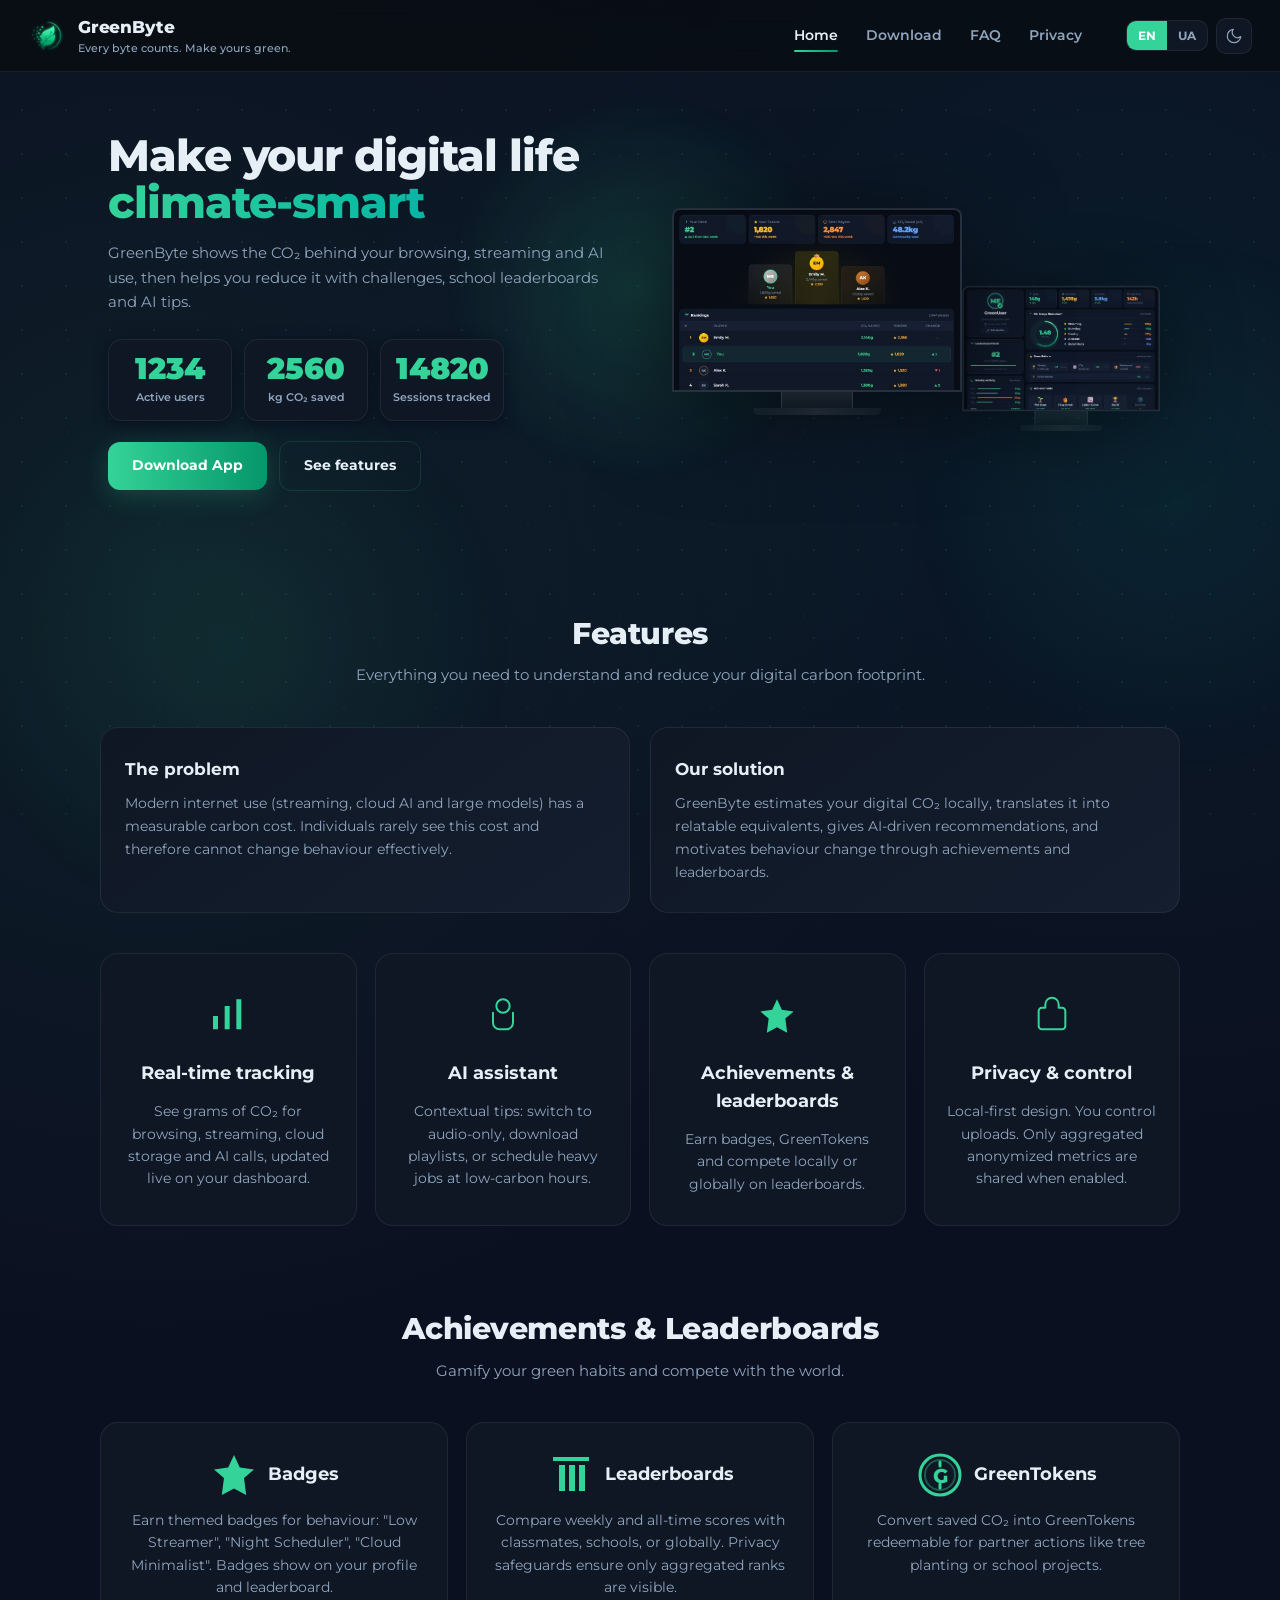
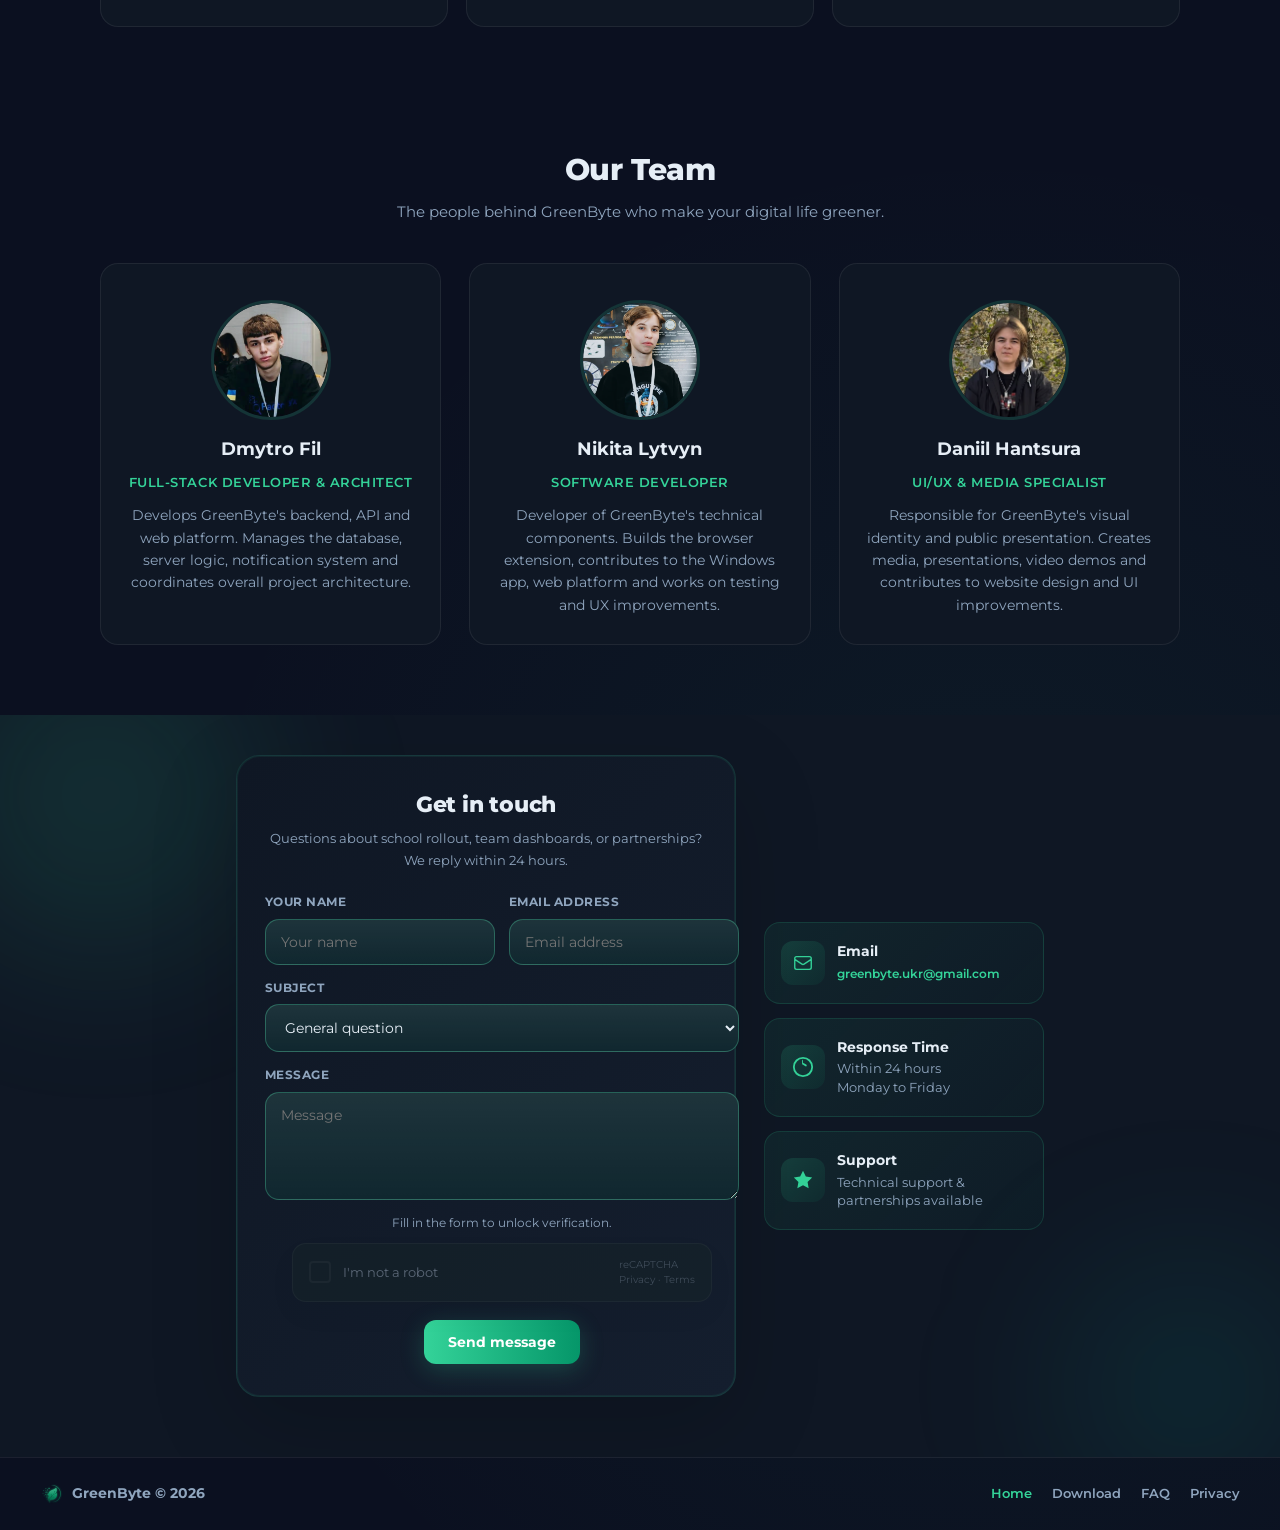
==== commit 2138aa95: "Update team section roles and bios Co-Authored-By: Claude Opus 4.6 <noreply@anthropic.com>" ====
--- a/index.html
+++ b/index.html
@@ -9,7 +9,6 @@
   <link rel="stylesheet" href="styles.css">
   <meta name="theme-color" content="#0b1020">
   <link rel="icon" type="image/png" href="icons/logo.png">
-  <!-- Prevent theme/lang flash: apply stored settings synchronously -->
   <script>
     (function(){
       var t=localStorage.getItem('gb-theme');
@@ -19,7 +18,6 @@
 </head>
 <body>
 
-  <!-- Mobile nav backdrop + drawer -->
   <div class="mobile-nav-backdrop" id="mobileNavBackdrop" aria-hidden="true"></div>
   <nav class="mobile-nav" id="mobileNav" aria-label="Mobile navigation">
     <button class="mobile-nav-close" id="mobileNavClose" aria-label="Close menu">✕</button>
@@ -76,7 +74,6 @@
     </div>
   </header>
 
-  <!-- Hero -->
   <main style="flex:1">
     <section class="hero">
       <div class="hero-inner">
@@ -122,7 +119,6 @@
       </figure>
     </section>
 
-    <!-- Features -->
     <section id="features" class="features reveal">
       <h3 class="section-heading" data-i18n="features_title">Features</h3>
       <p class="section-sub" data-i18n="features_sub">Everything you need to understand and reduce your digital carbon footprint.</p>
@@ -162,7 +158,6 @@
       </div>
     </section>
 
-    <!-- Achievements -->
     <section class="achievements reveal" id="achievements">
       <h3 class="section-heading" data-i18n="ach_title">Achievements & Leaderboards</h3>
       <p class="section-sub" data-i18n="ach_sub">Gamify your green habits and compete with the world.</p>
@@ -191,7 +186,6 @@
       </div>
     </section>
 
-    <!-- Team -->
     <section class="team-section reveal" id="team">
       <h3 class="section-heading" data-i18n="team_title">Our Team</h3>
       <p class="section-sub" data-i18n="team_sub">The people behind GreenByte who make your digital life greener.</p>
@@ -201,8 +195,8 @@
             <img src="icons/team1.avif" alt="Dmytro Fil">
           </div>
           <h4 class="team-name" data-i18n="team_name1">Dmytro Fil</h4>
-          <p class="team-role" data-i18n="team_role1">Project Lead & Architect</p>
-          <p class="team-bio" data-i18n="team_bio1">Leader and main developer of GreenByte. Responsible for the overall concept, development and technical architecture.</p>
+          <p class="team-role" data-i18n="team_role1">Full-Stack Developer & Architect</p>
+          <p class="team-bio" data-i18n="team_bio1">Develops GreenByte's backend, API and web platform. Manages the database, server logic, notification system and coordinates overall project architecture.</p>
         </div>
         <div class="team-card reveal">
           <div class="team-avatar">
@@ -210,7 +204,7 @@
           </div>
           <h4 class="team-name" data-i18n="team_name2">Nikita Lytvyn</h4>
           <p class="team-role" data-i18n="team_role2">Software Developer</p>
-          <p class="team-bio" data-i18n="team_bio2">Developer of GreenByte's technical components. Responsible for the browser extension and platform integration.</p>
+          <p class="team-bio" data-i18n="team_bio2">Developer of GreenByte's technical components. Builds the browser extension, contributes to the Windows app, web platform and works on testing and UX improvements.</p>
         </div>
         <div class="team-card reveal">
           <div class="team-avatar">
@@ -218,7 +212,7 @@
           </div>
           <h4 class="team-name" data-i18n="team_name3">Daniil Hantsura</h4>
           <p class="team-role" data-i18n="team_role3">UI/UX & Media Specialist</p>
-          <p class="team-bio" data-i18n="team_bio3">Responsible for the visual identity and presentation of GreenByte. Creates media materials, presentations and video demos.</p>
+          <p class="team-bio" data-i18n="team_bio3">Responsible for GreenByte's visual identity and public presentation. Creates media, presentations, video demos and contributes to website design and UI improvements.</p>
         </div>
       </div>
     </section>
@@ -229,7 +223,6 @@
       </svg>
     </div>
 
-    <!-- Contact section -->
     <section class="contact-section" id="contact">
       <div class="contact-wrapper reveal">
         <div class="contact-box">
@@ -267,7 +260,6 @@
               <textarea name="message" data-i18n="contact_message" placeholder="Message" required></textarea>
             </div>
 
-            <!-- Captcha -->
             <div class="captcha-row locked" id="captchaRow">
               <div class="captcha-hint" id="captchaHint" data-i18n="contact_captcha_hint">Fill in the form to unlock verification.</div>
               <div class="captcha-box">
--- a/styles.css
+++ b/styles.css
@@ -1,8 +1,4 @@
-/* ════════════════════════════════════════════════════════
-   GreenByte — Design System v2
-   ════════════════════════════════════════════════════════ */
-
-/* ── CSS Variables ── */
+
 :root {
   --bg: #0b1020;
   --bg2: #0d1428;
@@ -26,8 +22,6 @@
   --ambient-ring: rgba(52,211,153,.10);
   --ambient-glow: rgba(52,211,153,.18);
 }
-
-/* ── Light theme ── */
 html.light {
   --bg: #f5f8fc;
   --bg2: #ecf1f7;
@@ -41,7 +35,6 @@
   --border: rgba(0,0,0,0.12);
   --border2: rgba(5,150,105,0.24);
   --card-shadow: rgba(0,0,0,0.1);
-  /* Monitors look like real monitors in light mode */
   --monitor-screen: linear-gradient(160deg,#1a2940 0%,#0f1e35 100%);
   --monitor-border: rgba(0,0,0,0.25);
   --monitor-base: linear-gradient(180deg,#c8d0da,#b8c0ca);
@@ -50,8 +43,6 @@
   --ambient-ring: rgba(5,150,105,.06);
   --ambient-glow: rgba(5,150,105,.10);
 }
-
-/* ── Reset & Base ── */
 *, *::before, *::after { box-sizing: border-box; margin: 0; padding: 0; }
 html {
   scroll-behavior: smooth;
@@ -116,8 +107,6 @@
 html.light body::after { opacity: .32; }
 a { color: inherit; text-decoration: none; }
 img { display: block; }
-
-/* ── Typography scale ── */
 h1 { font-size: 40px; font-weight: 800; letter-spacing: -.02em; }
 h2 { font-size: 34px; font-weight: 800; letter-spacing: -.015em; }
 h3 { font-size: 26px; font-weight: 800; letter-spacing: -.01em; }
@@ -136,10 +125,6 @@
   font-size: 15px;
   margin-bottom: 40px;
 }
-
-/* ════════════════════════════════════════════════════════
-   HEADER
-   ════════════════════════════════════════════════════════ */
 .site-header {
   position: sticky;
   top: 0;
@@ -160,8 +145,6 @@
 .brand-text { display: flex; flex-direction: column; }
 .brand-text h1 { font-size: 17px; font-weight: 800; margin: 0; letter-spacing: -.01em; }
 .brand-text p { font-size: 11px; color: var(--muted); margin: 0; font-weight: 500; }
-
-/* Nav */
 .site-nav { margin-left: auto; display: flex; gap: 4px; align-items: center; }
 .site-nav a {
   color: var(--muted);
@@ -188,8 +171,6 @@
 .site-nav a:hover { color: var(--text); background: rgba(52,211,153,.06); }
 .site-nav a:hover::after, .site-nav a.active::after { transform: scaleX(1); }
 .site-nav a.active { color: var(--text); }
-
-/* Header actions */
 .header-actions { display: flex; align-items: center; gap: 8px; margin-left: 12px; flex-shrink: 0; }
 .lang-toggle {
   display: flex;
@@ -240,8 +221,6 @@
   color: var(--accent);
   box-shadow: 0 0 0 3px rgba(52,211,153,.22);
 }
-
-/* Burger */
 .burger {
   display: none;
   flex-direction: column;
@@ -273,8 +252,6 @@
 .burger.open .burger-line:nth-child(1) { transform: translateY(7px) rotate(45deg); background: var(--accent); }
 .burger.open .burger-line:nth-child(2) { opacity: 0; transform: scaleX(0); }
 .burger.open .burger-line:nth-child(3) { transform: translateY(-7px) rotate(-45deg); background: var(--accent); }
-
-/* Mobile nav drawer */
 .mobile-nav-backdrop {
   position: fixed;
   inset: 0;
@@ -395,10 +372,6 @@
   transform: scale(.97) translateY(8px);
   transition-duration: .28s;
 }
-
-/* ════════════════════════════════════════════════════════
-   BUTTONS
-   ════════════════════════════════════════════════════════ */
 .btn {
   display: inline-flex;
   align-items: center;
@@ -433,10 +406,6 @@
   color: var(--text);
 }
 .btn.secondary:hover { background: var(--surface2); transform: translateY(-2px); }
-
-/* ════════════════════════════════════════════════════════
-   HERO
-   ════════════════════════════════════════════════════════ */
 .hero {
   display: flex;
   align-items: center;
@@ -487,8 +456,6 @@
 .stat-value { font-size: 30px; font-weight: 900; color: var(--accent); line-height: 1; }
 .stat-label { font-size: 11px; color: var(--muted); margin-top: 5px; font-weight: 600; }
 .ctas { display: flex; gap: 12px; flex-wrap: wrap; margin-top: 20px; align-items: center; }
-
-/* PC monitors */
 .mockup { display: flex; align-items: flex-end; justify-content: center; flex-shrink: 0; }
 .pc-mockup-wrap { position: relative; display: flex; align-items: flex-end; }
 .monitor { display: flex; flex-direction: column; align-items: center; filter: drop-shadow(0 16px 48px rgba(0,0,0,.5)); }
@@ -552,10 +519,6 @@
 html.light .monitor-main .monitor-screen {
   box-shadow: 0 0 0 1px rgba(0,0,0,.15), 0 8px 32px rgba(0,0,0,.2);
 }
-
-/* ════════════════════════════════════════════════════════
-   FEATURES SECTION
-   ════════════════════════════════════════════════════════ */
 .features {
   padding: 60px 60px;
   max-width: 1200px;
@@ -638,10 +601,6 @@
 .feature .icon svg { width: 40px; height: 40px; }
 .feature h4 { position: relative; z-index: 1; }
 .feature p { font-size: 14px; color: var(--muted); line-height: 1.6; position: relative; z-index: 1; }
-
-/* ════════════════════════════════════════════════════════
-   ACHIEVEMENTS
-   ════════════════════════════════════════════════════════ */
 .achievements {
   padding: 20px 60px 60px;
   max-width: 1200px;
@@ -685,10 +644,6 @@
 .ach-head { display: flex; align-items: center; gap: 10px; justify-content: center; }
 .ach-head h4 { font-size: 18px; font-weight: 700; position: relative; z-index: 1; }
 .ach-item p { font-size: 14px; color: var(--muted); line-height: 1.6; position: relative; z-index: 1; }
-
-/* ════════════════════════════════════════════════════════
-   TEAM SECTION
-   ════════════════════════════════════════════════════════ */
 .team-section {
   padding: 60px 60px 70px;
   max-width: 1200px;
@@ -769,10 +724,6 @@
   z-index: 1;
   margin-top: 4px;
 }
-
-/* ════════════════════════════════════════════════════════
-   CONTACT SECTION (new)
-   ════════════════════════════════════════════════════════ */
 .contact-section {
   padding: 40px 60px 60px;
   margin: 0;
@@ -950,8 +901,6 @@
   transform: translateY(-1px);
 }
 .form-group textarea { min-height: 108px; }
-
-/* Captcha placeholder */
 .captcha-row {
   grid-column: 1 / -1;
   display: flex;
@@ -1020,8 +969,6 @@
   justify-content: center;
   margin-top: 4px;
 }
-
-/* Success panel */
 .form-success-panel {
   display: none;
   flex-direction: column;
@@ -1082,8 +1029,6 @@
   max-width: 280px;
   margin: 0;
 }
-
-/* Contact wrapper and info */
 .contact-wrapper {
   display: flex;
   flex-direction: column;
@@ -1190,10 +1135,6 @@
   background: linear-gradient(135deg, rgba(5,150,105,.06), rgba(5,150,105,.02));
   border-color: rgba(5,150,105,0.20);
 }
-
-/* ════════════════════════════════════════════════════════
-   FAQ
-   ════════════════════════════════════════════════════════ */
 .accordion { max-width: 940px; margin: 0 auto; padding: 0 8px 80px; }
 .accordion-button {
   width: 100%;
@@ -1264,10 +1205,6 @@
 html.light .accordion-button.open {
   background: linear-gradient(90deg, rgba(5,150,105,.12), rgba(5,150,105,.05));
 }
-
-/* ════════════════════════════════════════════════════════
-   DOWNLOAD PAGE
-   ════════════════════════════════════════════════════════ */
 .page-hero {
   text-align: center;
   padding: 60px 40px 40px;
@@ -1403,8 +1340,6 @@
   border: 1px solid rgba(52,211,153,.2);
 }
 .muted-note { color: var(--muted); font-size: 12px; }
-
-/* Download preview mock */
 .download-preview {
   border-radius: 14px;
   border: 1px solid var(--border2);
@@ -1491,8 +1426,6 @@
   border-radius: 999px;
   padding: 3px 8px;
 }
-
-/* Step animation */
 .step-item {
   display: flex;
   align-items: flex-start;
@@ -1517,10 +1450,6 @@
 }
 .step-text { font-size: 13px; color: var(--muted); line-height: 1.5; padding-top: 5px; }
 .step-text strong { color: var(--text); }
-
-/* ════════════════════════════════════════════════════════
-   PRIVACY PAGE
-   ════════════════════════════════════════════════════════ */
 .privacy-hero {
   text-align: center;
   padding: 60px 40px 40px;
@@ -1605,16 +1534,8 @@
 .privacy-contact-box p { color: var(--muted); font-size: 14px; line-height: 1.65; margin-bottom: 16px; }
 .privacy-contact-box a { color: var(--accent); font-weight: 700; }
 .privacy-contact-box a:hover { text-decoration: underline; }
-
-/* ════════════════════════════════════════════════════════
-   GENERAL PAGE LAYOUT
-   ════════════════════════════════════════════════════════ */
 .container { padding: 0 40px; }
 main { flex: 1; } /* pushes footer to bottom */
-
-/* ════════════════════════════════════════════════════════
-   FOOTER — always at bottom
-   ════════════════════════════════════════════════════════ */
 .site-footer {
   margin-top: auto;
   padding: 24px 40px;
@@ -1639,16 +1560,8 @@
 }
 .footer-links a:hover, .footer-links a.active { color: var(--accent); }
 .footer-copy { font-size: 12px; color: var(--muted); opacity: .6; }
-
-/* ════════════════════════════════════════════════════════
-   REVEAL ANIMATION
-   ════════════════════════════════════════════════════════ */
 .reveal { opacity: 0; transform: translateY(16px); transition: opacity .55s ease, transform .55s ease; }
 .reveal.visible { opacity: 1; transform: translateY(0); }
-
-/* ════════════════════════════════════════════════════════
-   RESPONSIVE — Tablet
-   ════════════════════════════════════════════════════════ */
 @media (max-width: 1150px) {
   .hero {
     flex-direction: column;
@@ -1688,15 +1601,8 @@
   .burger { display: flex; }
   .header-actions { margin-left: auto; }
 }
-
-/* ════════════════════════════════════════════════════════
-   RESPONSIVE — Mobile
-   ════════════════════════════════════════════════════════ */
 @media (max-width: 768px) {
-  /* Header */
   .site-header { padding: 12px 16px; }
-
-  /* Hero */
   .hero {
     flex-direction: column;
     padding: 28px 18px 24px;
@@ -1743,8 +1649,6 @@
   .monitor { filter: drop-shadow(0 8px 24px rgba(0,0,0,.4)); }
   .monitor-secondary { display: none; }
   .monitor-main .monitor-screen { width: 300px; height: 190px; }
-
-  /* Sections */
   .features, .achievements { padding: 28px 16px; }
   .achievements { padding-bottom: 12px; }
   .team-section { padding: 28px 16px; }
@@ -1780,8 +1684,6 @@
   .info-card p { font-size: 12.5px; }
   .privacy-card p { font-size: 12.5px; }
   .privacy-card h4 { font-size: 15px; }
-
-  /* Download */
   .downloads-grid { padding: 0 16px 40px; grid-template-columns: 1fr; }
   .download-card { min-height: auto; padding: 24px 18px; }
   .download-card h3 { font-size: 17px; }
@@ -1798,24 +1700,14 @@
   .download-hero-content { display: block; }
   .download-hero .page-hero-icon { margin: 0 auto 24px; }
   .download-hero .lead { margin: 0 auto; }
-
-  /* Privacy */
   .privacy-grid { padding: 0 16px 40px; }
   .privacy-hero { padding: 36px 16px 24px; }
   .privacy-hero h2 { font-size: 28px; }
   .privacy-contact { padding: 0 16px 40px; }
-
-  /* Problem/solution */
   .problem-solution { grid-template-columns: 1fr; }
-
-  /* Footer */
   .site-footer { padding: 18px 16px; justify-content: center; text-align: center; }
   .footer-links { flex-wrap: wrap; justify-content: center; gap: 14px; }
-
-  /* Container */
   .container { padding: 0 16px; }
-
-  /* Accordion */
   .accordion { padding: 0 4px; }
   .acc-title { font-size: 13px; }
 }
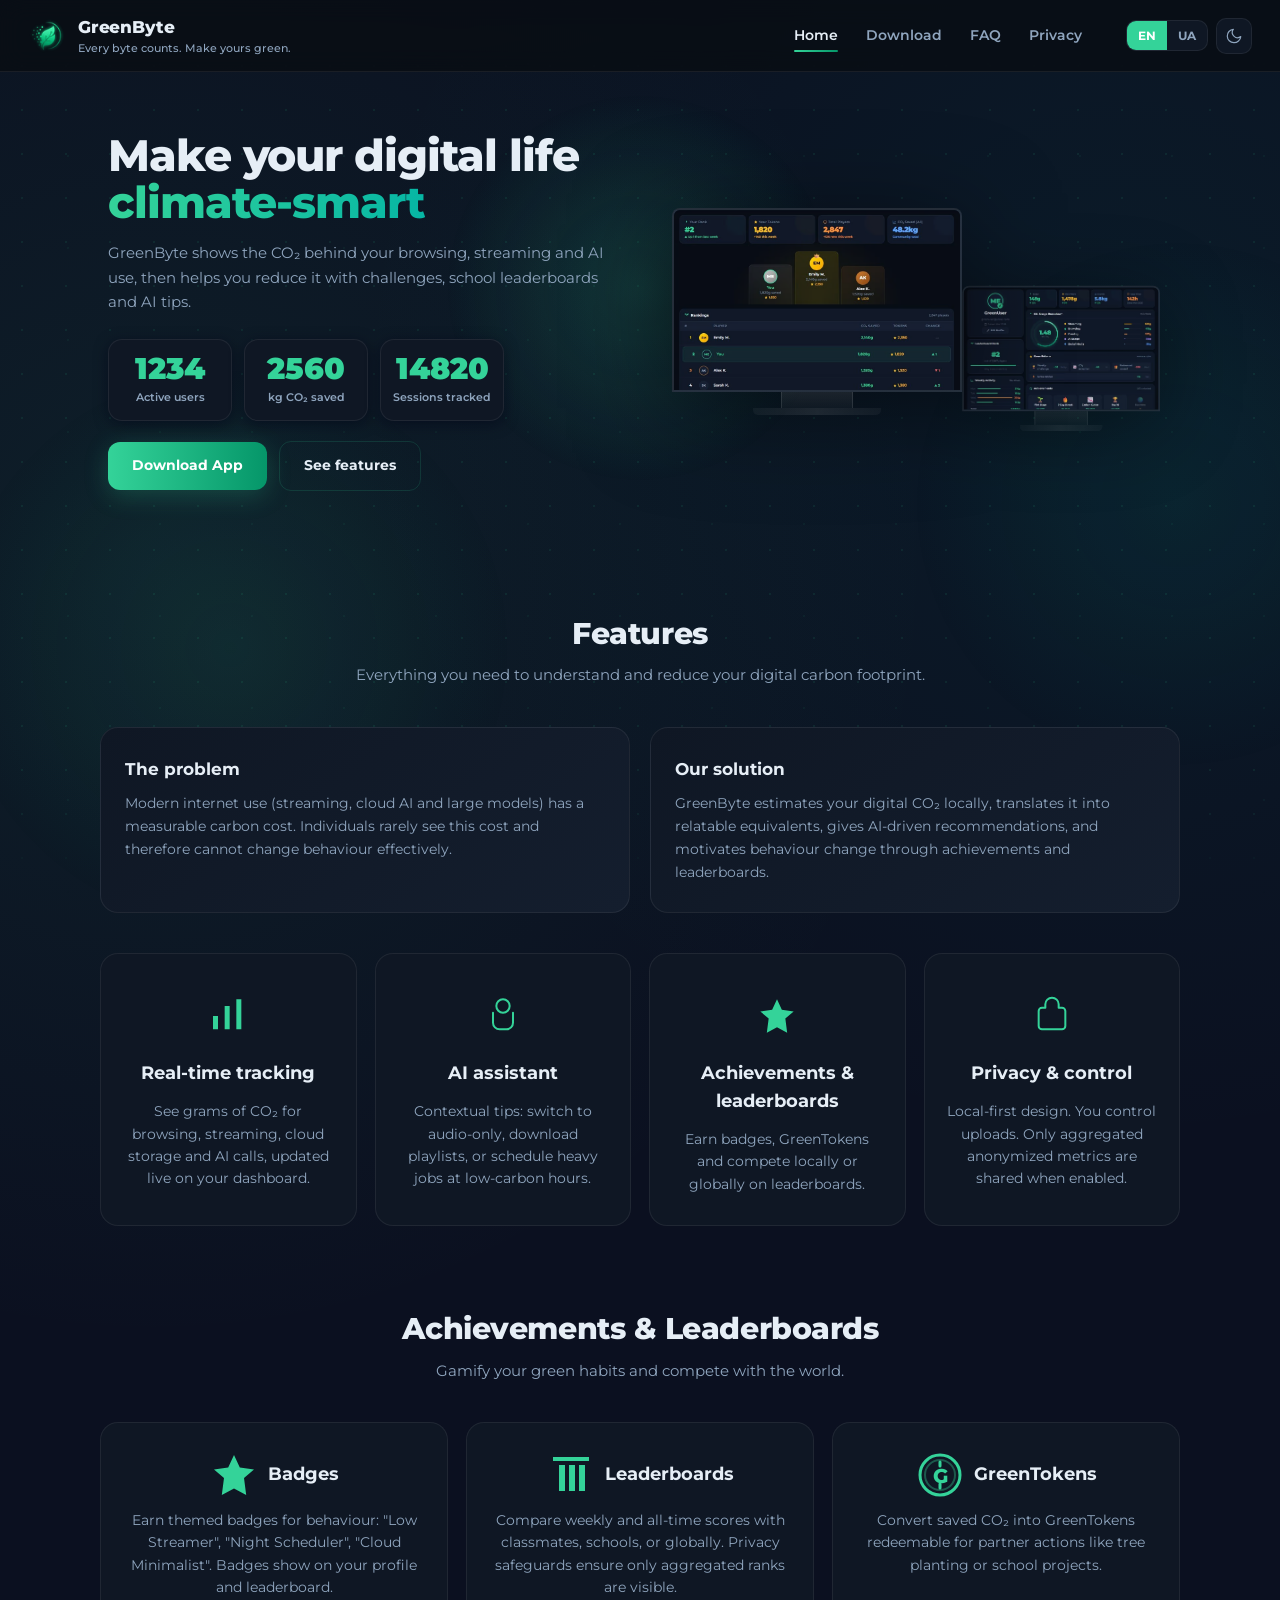
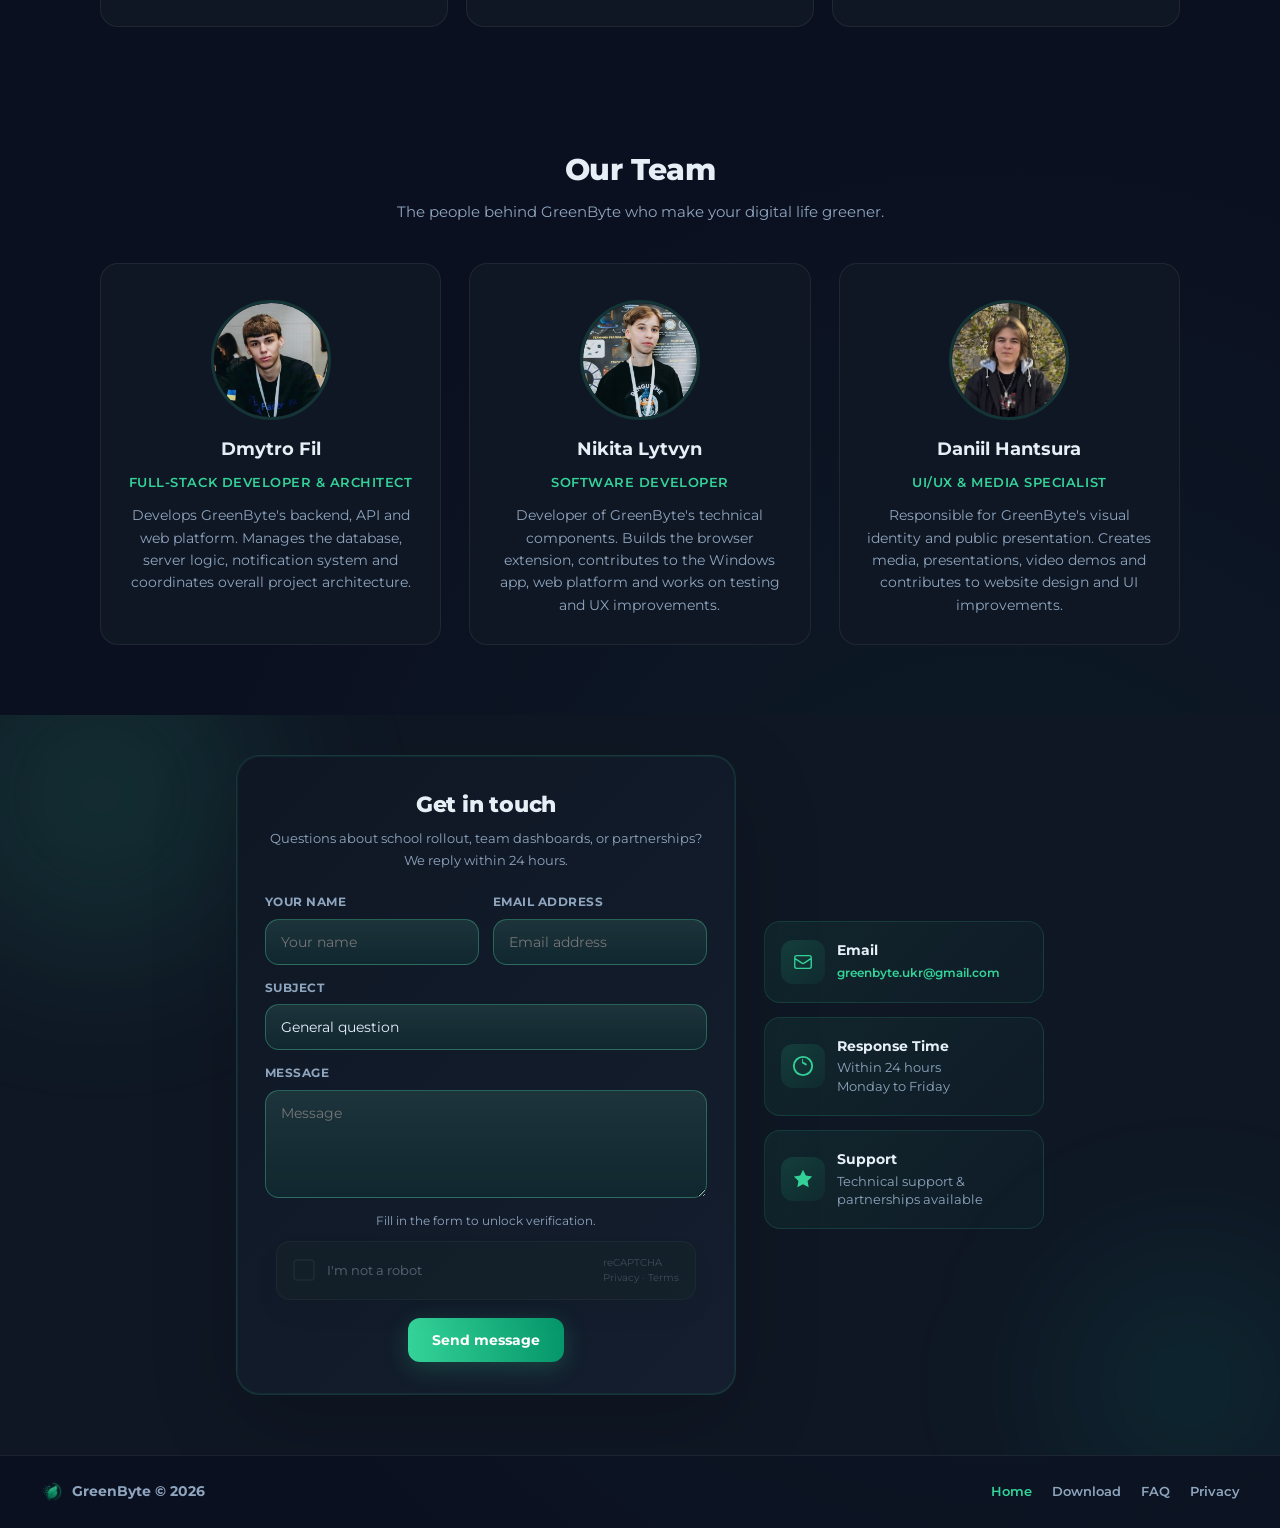
==== commit f3b737e8: "Add Google Analytics (G-378WYDT7HL) to all pages Co-Authored-By: Claude Opus 4.6 <noreply@anthropic." ====
--- a/index.html
+++ b/index.html
@@ -1,14 +1,49 @@
 <!doctype html>
 <html lang="en">
 <head>
+  <script async src="https://www.googletagmanager.com/gtag/js?id=G-378WYDT7HL"></script>
+  <script>window.dataLayer=window.dataLayer||[];function gtag(){dataLayer.push(arguments);}gtag('js',new Date());gtag('config','G-378WYDT7HL');</script>
   <meta charset="utf-8">
   <meta name="viewport" content="width=device-width,initial-scale=1,maximum-scale=1,user-scalable=no">
   <title>GreenByte | Digital Carbon Tracker</title>
-  <meta name="description" content="GreenByte makes your digital carbon footprint visible and actionable.">
+  <meta name="description" content="GreenByte tracks your digital carbon footprint in real time – monitor CO₂ from browsing, streaming, AI hours, earn badges and compete on leaderboards.">
+  <meta name="robots" content="index, follow">
+  <link rel="canonical" href="https://greenbyte.live/">
+  <link rel="alternate" hreflang="en" href="https://greenbyte.live/">
+  <link rel="alternate" hreflang="uk" href="https://greenbyte.live/?lang=uk">
+  <link rel="alternate" hreflang="x-default" href="https://greenbyte.live/">
+  <meta property="og:title" content="GreenByte | Digital Carbon Tracker">
+  <meta property="og:description" content="GreenByte tracks your digital carbon footprint in real time – monitor CO₂ from browsing, streaming, AI hours, earn badges and compete on leaderboards.">
+  <meta property="og:image" content="https://greenbyte.live/icons/icon128.png">
+  <meta property="og:url" content="https://greenbyte.live/">
+  <meta property="og:type" content="website">
+  <meta property="og:site_name" content="GreenByte">
+  <meta name="twitter:card" content="summary">
+  <meta name="twitter:title" content="GreenByte | Digital Carbon Tracker">
+  <meta name="twitter:description" content="GreenByte tracks your digital carbon footprint in real time – monitor CO₂ from browsing, streaming, AI hours, earn badges and compete on leaderboards.">
+  <meta name="twitter:image" content="https://greenbyte.live/icons/icon128.png">
   <link href="https://fonts.googleapis.com/css2?family=Montserrat:wght@400;600;700;800&display=swap" rel="stylesheet">
   <link rel="stylesheet" href="styles.css">
   <meta name="theme-color" content="#0b1020">
   <link rel="icon" type="image/png" href="icons/logo.png">
+  <script type="application/ld+json">
+  {
+    "@context": "https://schema.org",
+    "@type": "WebSite",
+    "url": "https://greenbyte.live/",
+    "name": "GreenByte",
+    "description": "Digital carbon footprint tracker with real-time monitoring, AI tips, achievements and leaderboards.",
+    "publisher": {
+      "@type": "Organization",
+      "name": "GreenByte",
+      "url": "https://greenbyte.live/",
+      "logo": {
+        "@type": "ImageObject",
+        "url": "https://greenbyte.live/icons/icon128.png"
+      }
+    }
+  }
+  </script>
   <script>
     (function(){
       var t=localStorage.getItem('gb-theme');
@@ -47,7 +82,7 @@
       </a>
       <div class="brand-text">
         <a href="index.html" class="brand-link">
-          <h1 data-i18n="title">GreenByte</h1>
+          <span class="brand-title" data-i18n="title">GreenByte</span>
         </a>
         <p class="tagline" data-i18n="tagline">Every byte counts. Make yours green.</p>
       </div>
@@ -77,7 +112,7 @@
   <main style="flex:1">
     <section class="hero">
       <div class="hero-inner">
-        <h2 data-i18n-html="hero_title">Make your digital life<br><span class="highlight">climate-smart</span></h2>
+        <h1 class="hero-title" data-i18n-html="hero_title">Make your digital life <br><span class="highlight">climate-smart</span></h1>
         <p class="lead" data-i18n="hero_lead">GreenByte shows the CO₂ behind your browsing, streaming and AI use, then helps you reduce it with challenges, school leaderboards and AI tips.</p>
         <div class="hero-stats reveal">
           <div class="stat">
@@ -120,7 +155,7 @@
     </section>
 
     <section id="features" class="features reveal">
-      <h3 class="section-heading" data-i18n="features_title">Features</h3>
+      <h2 class="section-heading" data-i18n="features_title">Features</h2>
       <p class="section-sub" data-i18n="features_sub">Everything you need to understand and reduce your digital carbon footprint.</p>
 
       <div class="problem-solution">
@@ -159,7 +194,7 @@
     </section>
 
     <section class="achievements reveal" id="achievements">
-      <h3 class="section-heading" data-i18n="ach_title">Achievements & Leaderboards</h3>
+      <h2 class="section-heading" data-i18n="ach_title">Achievements & Leaderboards</h2>
       <p class="section-sub" data-i18n="ach_sub">Gamify your green habits and compete with the world.</p>
       <div class="ach-grid">
         <div class="ach-item reveal">
@@ -187,7 +222,7 @@
     </section>
 
     <section class="team-section reveal" id="team">
-      <h3 class="section-heading" data-i18n="team_title">Our Team</h3>
+      <h2 class="section-heading" data-i18n="team_title">Our Team</h2>
       <p class="section-sub" data-i18n="team_sub">The people behind GreenByte who make your digital life greener.</p>
       <div class="team-grid">
         <div class="team-card reveal">
@@ -227,7 +262,7 @@
       <div class="contact-wrapper reveal">
         <div class="contact-box">
           <div class="contact-box-header" id="contactBoxHeader">
-            <h3 data-i18n="contact_title">Get in touch</h3>
+            <h2 data-i18n="contact_title">Get in touch</h2>
             <p class="lead" data-i18n="contact_sub">Questions about school rollout, team dashboards, or partnerships? We reply within 24 hours.</p>
           </div>
 
@@ -328,7 +363,7 @@
 
   <footer class="site-footer">
     <div class="footer-brand">
-      <img src="icons/icon48.png" alt="">
+      <img src="icons/icon48.png" alt="GreenByte">
       GreenByte © 2026
     </div>
     <div class="footer-links">
@@ -340,5 +375,16 @@
   </footer>
 
   <script src="script.js"></script>
+  <!-- BEGIN PLERDY CODE -->
+  <script type="text/javascript" defer data-plerdy_code='1'>
+      var _protocol="https:"==document.location.protocol?"https://":"http://";
+      _site_hash_code = "6bb2a6c4137db61109142fdfe378e7f9",_suid=77979, plerdyScript=document.createElement("script");
+      plerdyScript.setAttribute("defer",""),plerdyScript.dataset.plerdymainscript="plerdymainscript",
+      plerdyScript.src="https://a.plerdy.com/public/js/click/main.js?v="+Math.random();
+      var plerdymainscript=document.querySelector("[data-plerdymainscript='plerdymainscript']");
+      plerdymainscript&&plerdymainscript.parentNode.removeChild(plerdymainscript);
+      try{document.head.appendChild(plerdyScript)}catch(t){console.log(t,"unable add script tag")}
+  </script>
+  <!-- END PLERDY CODE -->
 </body>
 </html>
--- a/styles.css
+++ b/styles.css
@@ -116,6 +116,7 @@
   text-align: center;
   font-size: 30px;
   font-weight: 800;
+  margin-top: 0;
   margin-bottom: 6px;
   letter-spacing: -.015em;
 }
@@ -143,7 +144,7 @@
 .brand-link { display: flex; align-items: center; gap: 0; }
 .logo { width: 38px; height: 38px; border-radius: 9px; object-fit: contain; }
 .brand-text { display: flex; flex-direction: column; }
-.brand-text h1 { font-size: 17px; font-weight: 800; margin: 0; letter-spacing: -.01em; }
+.brand-title { font-size: 17px; font-weight: 800; margin: 0; letter-spacing: -.01em; }
 .brand-text p { font-size: 11px; color: var(--muted); margin: 0; font-weight: 500; }
 .site-nav { margin-left: auto; display: flex; gap: 4px; align-items: center; }
 .site-nav a {
@@ -417,7 +418,7 @@
   width: 100%;
 }
 .hero-inner { max-width: 500px; flex-shrink: 0; }
-.hero h2 {
+.hero h1 {
   font-size: 44px;
   font-weight: 800;
   line-height: 1.05;
@@ -425,7 +426,7 @@
   letter-spacing: -.025em;
 }
 
-.hero h2 .highlight {
+.hero h1 .highlight {
   background: linear-gradient(90deg, var(--accent), #06b6a4);
   -webkit-background-clip: text;
   -webkit-text-fill-color: transparent;
@@ -454,7 +455,7 @@
 }
 .stat:hover { transform: translateY(-3px); box-shadow: 0 10px 30px var(--card-shadow); }
 .stat-value { font-size: 30px; font-weight: 900; color: var(--accent); line-height: 1; }
-.stat-label { font-size: 11px; color: var(--muted); margin-top: 5px; font-weight: 600; }
+.stat-label { font-size: 11px; color: var(--muted); margin-top: 5px; font-weight: 600; white-space: nowrap; }
 .ctas { display: flex; gap: 12px; flex-wrap: wrap; margin-top: 20px; align-items: center; }
 .mockup { display: flex; align-items: flex-end; justify-content: center; flex-shrink: 0; }
 .pc-mockup-wrap { position: relative; display: flex; align-items: flex-end; }
@@ -608,12 +609,15 @@
   width: 100%;
 }
 .ach-grid {
-  display: grid;
-  grid-template-columns: repeat(auto-fit, minmax(230px, 1fr));
+  display: flex;
+  flex-wrap: wrap;
+  justify-content: center;
   gap: 18px;
   margin-top: 16px;
 }
 .ach-item {
+  flex: 1 1 230px;
+  max-width: 380px;
   background: var(--surface);
   padding: 28px 22px;
   border-radius: 18px;
@@ -821,7 +825,7 @@
 .contact-box::before {
   display: none;
 }
-.contact-box h3 {
+.contact-box h2 {
   text-align: center;
   font-size: 22px;
   font-weight: 800;
@@ -849,6 +853,7 @@
   display: grid;
   grid-template-columns: 1fr 1fr;
   gap: 14px;
+  width: 100%;
 }
 .form-honey {
   position: absolute;
@@ -863,6 +868,7 @@
   flex-direction: column;
   gap: 7px;
   position: relative;
+  min-width: 0;
 }
 .form-group.full { grid-column: 1 / -1; }
 .form-group label {
@@ -875,9 +881,11 @@
 .form-group input,
 .form-group textarea,
 .form-group select {
+  background: var(--surface);
   background:
     linear-gradient(180deg, rgba(255,255,255,.06), transparent),
     color-mix(in srgb, var(--bg) 88%, var(--accent) 12%);
+  border: 1px solid var(--border);
   border: 1px solid color-mix(in srgb, var(--border) 72%, var(--accent) 28%);
   border-radius: 14px;
   padding: 13px 15px;
@@ -887,6 +895,12 @@
   transition: border-color .2s, box-shadow .2s, transform .2s, background .2s;
   outline: none;
   resize: vertical;
+  box-sizing: border-box;
+  width: 100%;
+  min-width: 0;
+  -moz-appearance: none;
+  -webkit-appearance: none;
+  appearance: none;
 }
 .form-group input:hover,
 .form-group textarea:hover,
@@ -1223,7 +1237,7 @@
   0%,100% { transform: translateY(0); }
   50% { transform: translateY(-8px); }
 }
-.page-hero h2 { font-size: 42px; font-weight: 800; margin-bottom: 12px; letter-spacing: -.02em; }
+.page-hero h1 { font-size: 42px; font-weight: 800; margin-bottom: 12px; letter-spacing: -.02em; }
 .page-hero .lead { max-width: 560px; margin: 0 auto; }
 
 @media (min-width: 769px) {
@@ -1254,7 +1268,7 @@
     text-align: left;
   }
 
-  .download-hero h2 {
+  .download-hero h1 {
     margin-bottom: 10px;
   }
 
@@ -1306,7 +1320,7 @@
   display: flex; align-items: center; justify-content: center;
   color: var(--accent);
 }
-.download-card h3 { font-size: 20px; margin: 0; }
+.download-card h2 { font-size: 20px; margin: 0; }
 .download-card-head {
   display: flex;
   flex-direction: column;
@@ -1454,7 +1468,7 @@
   text-align: center;
   padding: 60px 40px 40px;
 }
-.privacy-hero h2 {
+.privacy-hero h1 {
   font-size: 42px;
   font-weight: 800;
   margin-bottom: 12px;
@@ -1573,7 +1587,7 @@
     max-width: 620px;
     width: 100%;
   }
-  .hero h2 { font-size: 34px; line-height: 1.12; }
+  .hero h1 { font-size: 34px; line-height: 1.12; }
   .hero .lead { max-width: 520px; margin-left: auto; margin-right: auto; }
   .hero-stats { justify-content: center; margin-left: auto; margin-right: auto; }
   .ctas { justify-content: center; margin-left: auto; margin-right: auto; }
@@ -1593,7 +1607,7 @@
   .step-item { padding: 12px 10px; }
   .step-num { width: 28px; height: 28px; font-size: 13px; }
   .step-text { font-size: 12px; padding-top: 3px; }
-  .download-card h3 { font-size: 18px; }
+  .download-card h2 { font-size: 18px; }
   .download-card p { font-size: 13px; }
   .download-actions .btn { font-size: 12px; padding: 10px 14px; }
   .brand-text .tagline { display: none; }
@@ -1610,8 +1624,8 @@
     text-align: center;
   }
   .hero-inner { max-width: 100%; width: 100%; }
-  .hero h2 {
-    font-size: 1.625rem;
+  .hero h1 {
+    font-size: 2rem;
     line-height: 1.2;
     letter-spacing: -.02em;
     margin-bottom: 12px;
@@ -1652,7 +1666,7 @@
   .features, .achievements { padding: 28px 16px; }
   .achievements { padding-bottom: 12px; }
   .team-section { padding: 28px 16px; }
-  .team-grid { grid-template-columns: 1fr; max-width: 420px; margin-left: auto; margin-right: auto; gap: 20px; }
+  .team-grid { grid-template-columns: 1fr; max-width: none; gap: 20px; }
   .team-avatar { width: 130px; height: 130px; }
   .team-name { font-size: 17px; }
   .team-role { font-size: 12px; }
@@ -1686,7 +1700,7 @@
   .privacy-card h4 { font-size: 15px; }
   .downloads-grid { padding: 0 16px 40px; grid-template-columns: 1fr; }
   .download-card { min-height: auto; padding: 24px 18px; }
-  .download-card h3 { font-size: 17px; }
+  .download-card h2 { font-size: 17px; }
   .download-card p { font-size: 13px; }
   .download-actions { flex-wrap: wrap; }
   .download-actions .btn { flex: 1; min-width: 0; justify-content: center; font-size: 13px; padding: 12px 16px; }
@@ -1694,7 +1708,7 @@
   .step-num { width: 30px; height: 30px; font-size: 14px; }
   .step-text { font-size: 13px; padding-top: 4px; }
   .page-hero { padding: 36px 16px 24px; }
-  .page-hero h2 { font-size: 28px; }
+  .page-hero h1 { font-size: 28px; }
   .download-hero { text-align: center; }
   .download-hero { transform: none; }
   .download-hero-content { display: block; }
@@ -1702,7 +1716,7 @@
   .download-hero .lead { margin: 0 auto; }
   .privacy-grid { padding: 0 16px 40px; }
   .privacy-hero { padding: 36px 16px 24px; }
-  .privacy-hero h2 { font-size: 28px; }
+  .privacy-hero h1 { font-size: 28px; }
   .privacy-contact { padding: 0 16px 40px; }
   .problem-solution { grid-template-columns: 1fr; }
   .site-footer { padding: 18px 16px; justify-content: center; text-align: center; }
@@ -1712,6 +1726,9 @@
   .acc-title { font-size: 13px; }
 }
 
+@media (max-width: 520px) {
+  .ach-item { max-width: none; flex-basis: 100%; }
+}
 @media (max-width: 400px) {
   .stat-value { font-size: 22px; }
   .hero-stats {
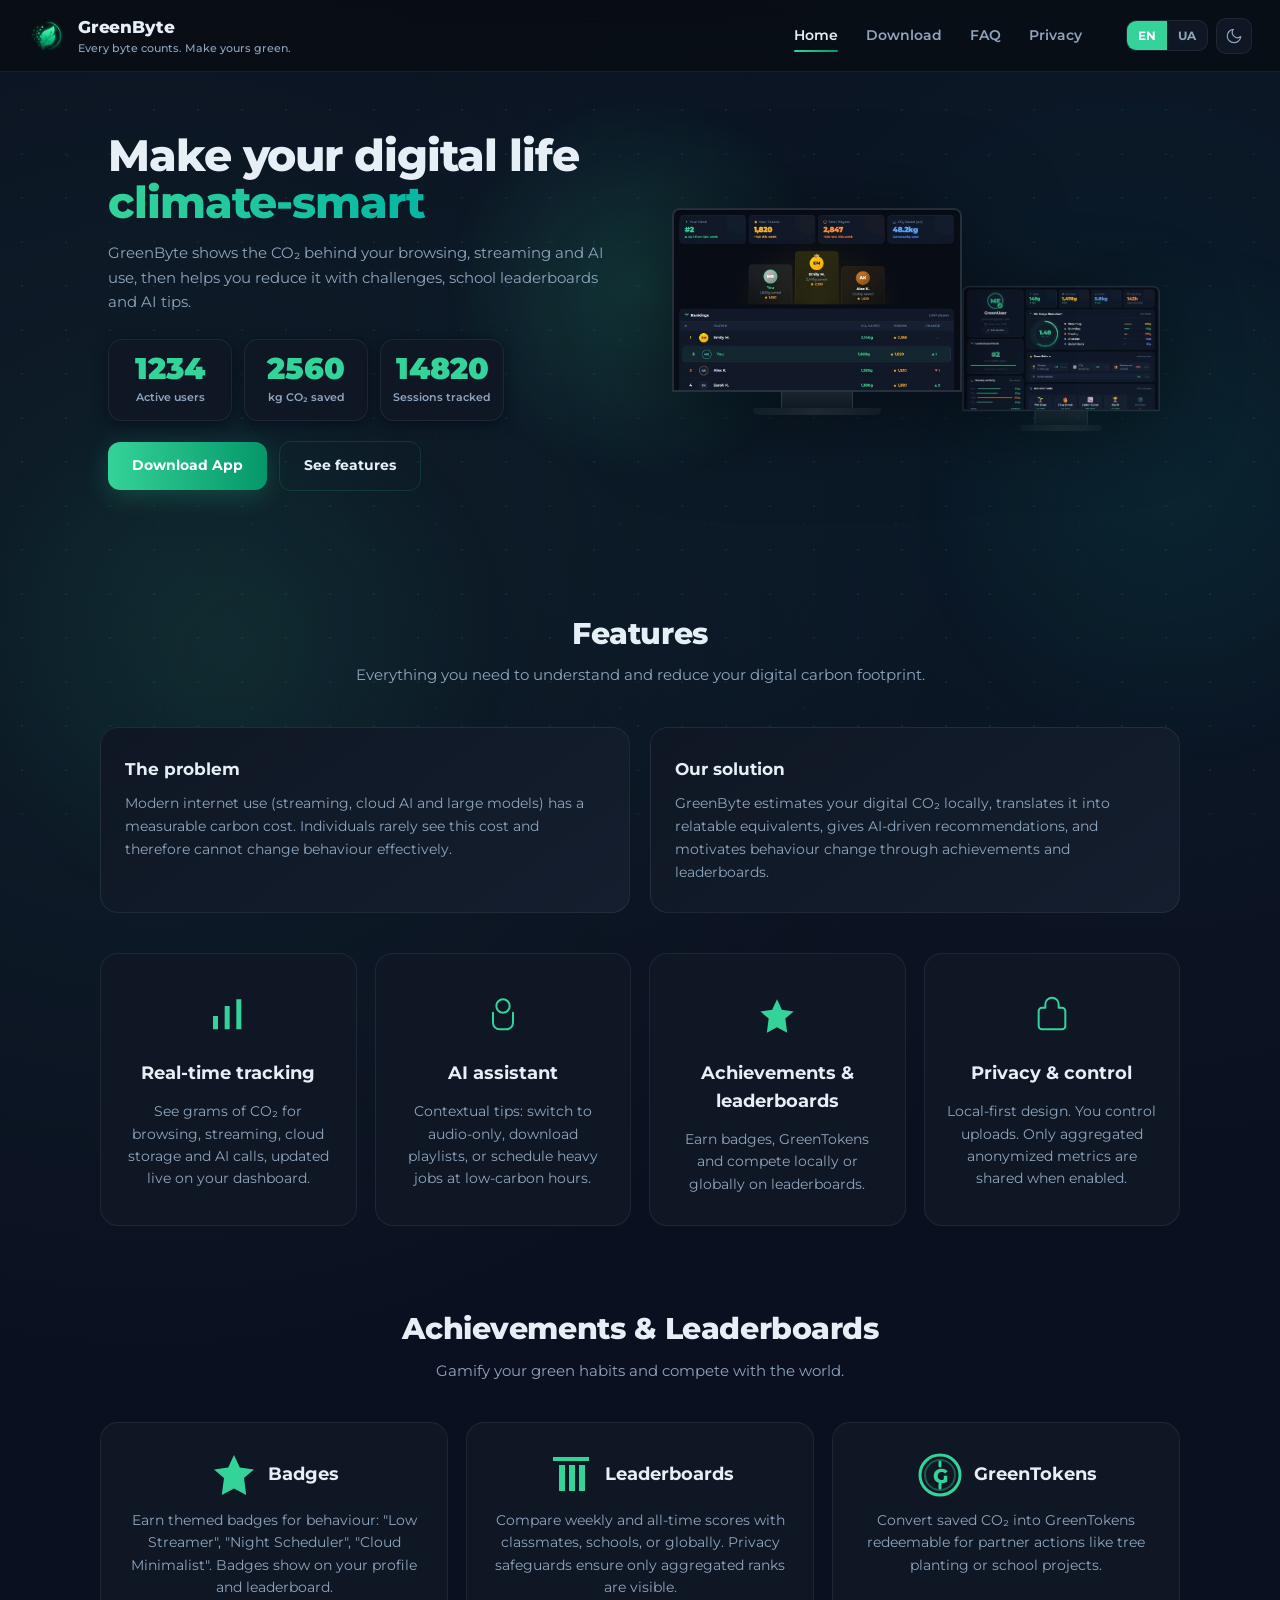
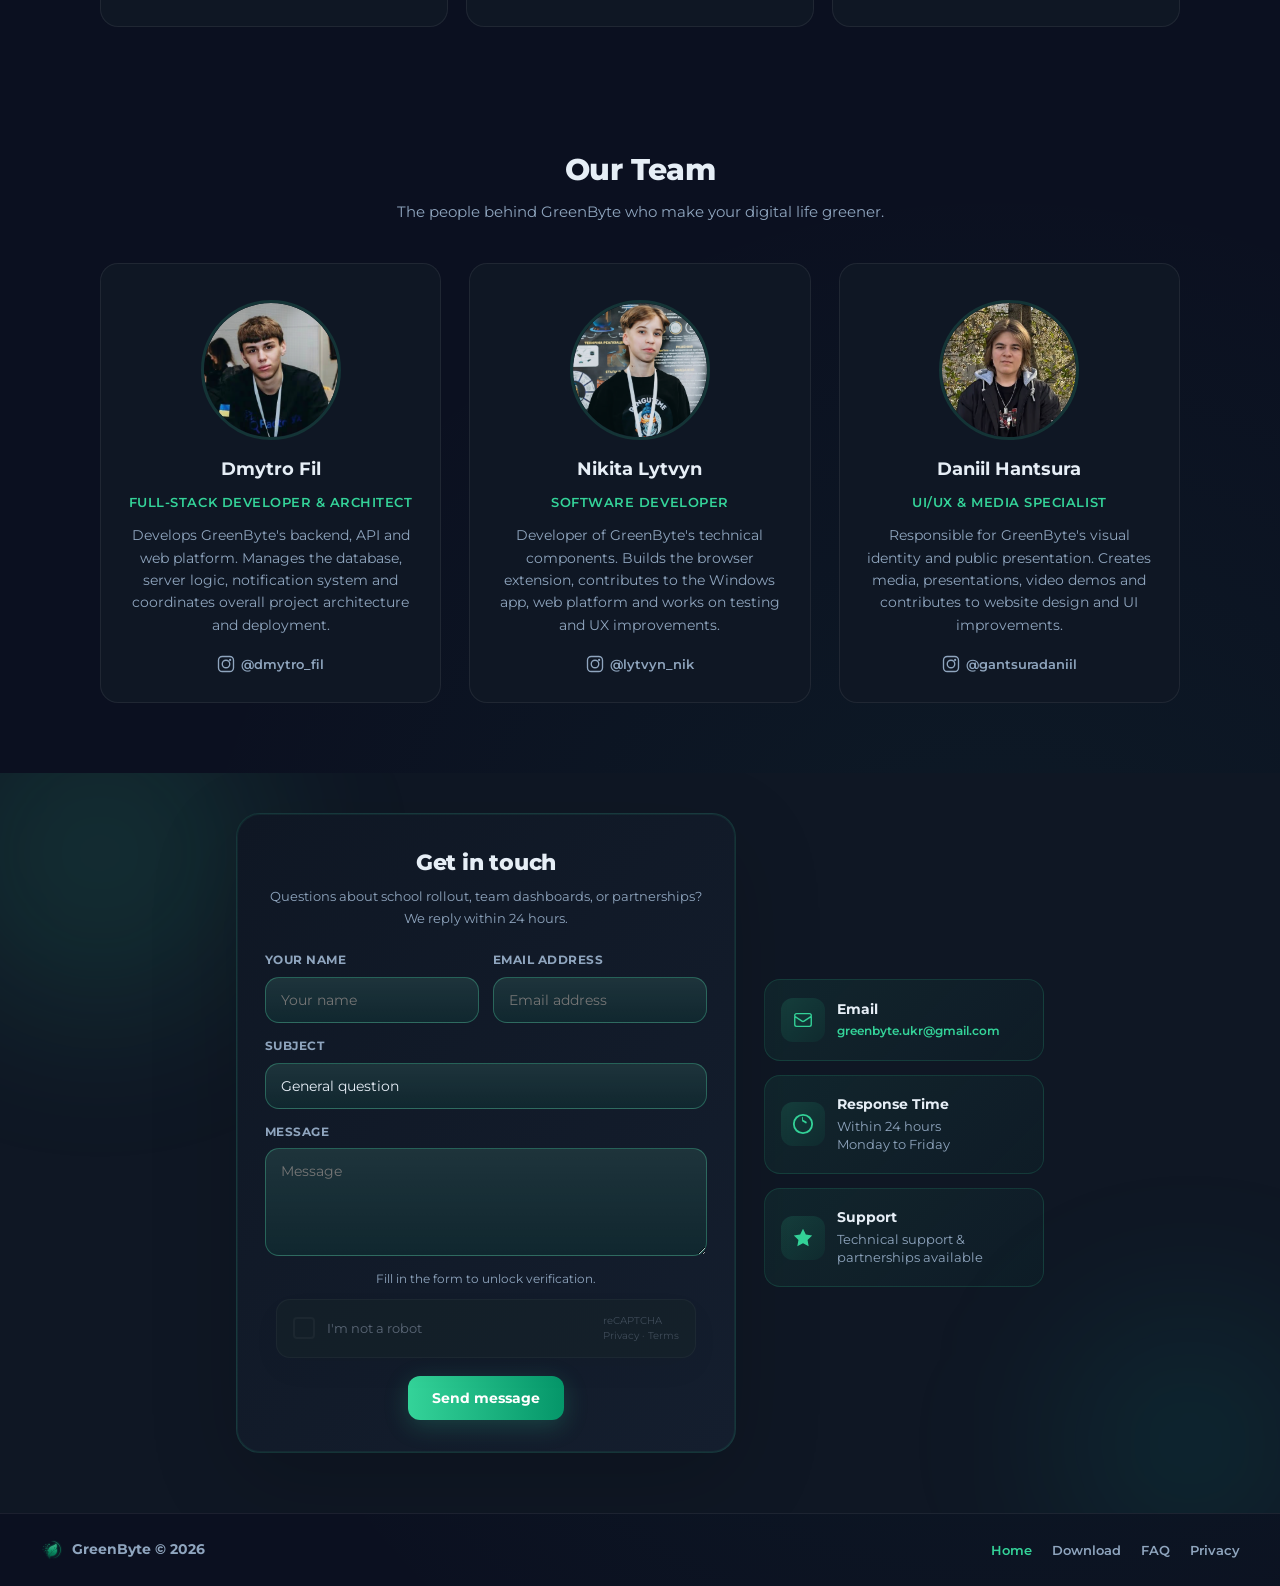
==== commit 0ba12c8f: "Reorganize assets into subfolders, add Instagram links to team cards - Move icons/ to assets/icons/," ====
--- a/index.html
+++ b/index.html
@@ -14,18 +14,18 @@
   <link rel="alternate" hreflang="x-default" href="https://greenbyte.live/">
   <meta property="og:title" content="GreenByte | Digital Carbon Tracker">
   <meta property="og:description" content="GreenByte tracks your digital carbon footprint in real time – monitor CO₂ from browsing, streaming, AI hours, earn badges and compete on leaderboards.">
-  <meta property="og:image" content="https://greenbyte.live/icons/icon128.png">
+  <meta property="og:image" content="https://greenbyte.live/assets/icons/icon128.png">
   <meta property="og:url" content="https://greenbyte.live/">
   <meta property="og:type" content="website">
   <meta property="og:site_name" content="GreenByte">
   <meta name="twitter:card" content="summary">
   <meta name="twitter:title" content="GreenByte | Digital Carbon Tracker">
   <meta name="twitter:description" content="GreenByte tracks your digital carbon footprint in real time – monitor CO₂ from browsing, streaming, AI hours, earn badges and compete on leaderboards.">
-  <meta name="twitter:image" content="https://greenbyte.live/icons/icon128.png">
+  <meta name="twitter:image" content="https://greenbyte.live/assets/icons/icon128.png">
   <link href="https://fonts.googleapis.com/css2?family=Montserrat:wght@400;600;700;800&display=swap" rel="stylesheet">
   <link rel="stylesheet" href="styles.css">
   <meta name="theme-color" content="#0b1020">
-  <link rel="icon" type="image/png" href="icons/logo.png">
+  <link rel="icon" type="image/png" href="assets/icons/logo.png">
   <script type="application/ld+json">
   {
     "@context": "https://schema.org",
@@ -39,7 +39,7 @@
       "url": "https://greenbyte.live/",
       "logo": {
         "@type": "ImageObject",
-        "url": "https://greenbyte.live/icons/icon128.png"
+        "url": "https://greenbyte.live/assets/icons/icon128.png"
       }
     }
   }
@@ -78,7 +78,7 @@
   <header class="site-header">
     <div class="brand">
       <a href="index.html" class="brand-link">
-        <img src="icons/icon48.png" alt="GreenByte" class="logo">
+        <img src="assets/icons/icon48.png" alt="GreenByte" class="logo">
       </a>
       <div class="brand-text">
         <a href="index.html" class="brand-link">
@@ -138,14 +138,14 @@
         <div class="pc-mockup-wrap">
           <div class="monitor monitor-main">
             <div class="monitor-screen" id="mainScreen">
-              <img src="icons/leaderboard.avif" alt="GreenByte Leaderboard" class="screen-img">
+              <img src="assets/images/leaderboard.avif" alt="GreenByte Leaderboard" class="screen-img">
             </div>
             <div class="monitor-base"></div>
             <div class="monitor-foot"></div>
           </div>
           <div class="monitor monitor-secondary">
             <div class="monitor-screen" id="secondScreen">
-              <img src="icons/dashboard.avif" alt="GreenByte Dashboard" class="screen-img">
+              <img src="assets/images/dashboard.avif" alt="GreenByte Dashboard" class="screen-img">
             </div>
             <div class="monitor-base"></div>
             <div class="monitor-foot"></div>
@@ -227,27 +227,39 @@
       <div class="team-grid">
         <div class="team-card reveal">
           <div class="team-avatar">
-            <img src="icons/team1.avif" alt="Dmytro Fil">
+            <img src="assets/team/team1.avif" alt="Dmytro Fil">
           </div>
           <h4 class="team-name" data-i18n="team_name1">Dmytro Fil</h4>
           <p class="team-role" data-i18n="team_role1">Full-Stack Developer & Architect</p>
-          <p class="team-bio" data-i18n="team_bio1">Develops GreenByte's backend, API and web platform. Manages the database, server logic, notification system and coordinates overall project architecture.</p>
+          <p class="team-bio" data-i18n="team_bio1">Develops GreenByte's backend, API and web platform. Manages the database, server logic, notification system and coordinates overall project architecture and deployment.</p>
+          <a class="team-insta" href="https://www.instagram.com/dmytro_fil" target="_blank" rel="noopener">
+            <svg width="18" height="18" viewBox="0 0 24 24" fill="none"><rect x="2" y="2" width="20" height="20" rx="5" stroke="currentColor" stroke-width="1.8"/><circle cx="12" cy="12" r="5" stroke="currentColor" stroke-width="1.8"/><circle cx="17.5" cy="6.5" r="1.5" fill="currentColor"/></svg>
+            <span>@dmytro_fil</span>
+          </a>
         </div>
         <div class="team-card reveal">
           <div class="team-avatar">
-            <img src="icons/team2.avif" alt="Nikita Lytvyn">
+            <img src="assets/team/team2.avif" alt="Nikita Lytvyn">
           </div>
           <h4 class="team-name" data-i18n="team_name2">Nikita Lytvyn</h4>
           <p class="team-role" data-i18n="team_role2">Software Developer</p>
           <p class="team-bio" data-i18n="team_bio2">Developer of GreenByte's technical components. Builds the browser extension, contributes to the Windows app, web platform and works on testing and UX improvements.</p>
+          <a class="team-insta" href="https://www.instagram.com/lytvyn_nik" target="_blank" rel="noopener">
+            <svg width="18" height="18" viewBox="0 0 24 24" fill="none"><rect x="2" y="2" width="20" height="20" rx="5" stroke="currentColor" stroke-width="1.8"/><circle cx="12" cy="12" r="5" stroke="currentColor" stroke-width="1.8"/><circle cx="17.5" cy="6.5" r="1.5" fill="currentColor"/></svg>
+            <span>@lytvyn_nik</span>
+          </a>
         </div>
         <div class="team-card reveal">
           <div class="team-avatar">
-            <img src="icons/team3.avif" alt="Daniil Hantsura">
+            <img src="assets/team/team3.avif" alt="Daniil Hantsura">
           </div>
           <h4 class="team-name" data-i18n="team_name3">Daniil Hantsura</h4>
           <p class="team-role" data-i18n="team_role3">UI/UX & Media Specialist</p>
           <p class="team-bio" data-i18n="team_bio3">Responsible for GreenByte's visual identity and public presentation. Creates media, presentations, video demos and contributes to website design and UI improvements.</p>
+          <a class="team-insta" href="https://www.instagram.com/gantsuradaniil" target="_blank" rel="noopener">
+            <svg width="18" height="18" viewBox="0 0 24 24" fill="none"><rect x="2" y="2" width="20" height="20" rx="5" stroke="currentColor" stroke-width="1.8"/><circle cx="12" cy="12" r="5" stroke="currentColor" stroke-width="1.8"/><circle cx="17.5" cy="6.5" r="1.5" fill="currentColor"/></svg>
+            <span>@gantsuradaniil</span>
+          </a>
         </div>
       </div>
     </section>
@@ -363,7 +375,7 @@
 
   <footer class="site-footer">
     <div class="footer-brand">
-      <img src="icons/icon48.png" alt="GreenByte">
+      <img src="assets/icons/icon48.png" alt="GreenByte">
       GreenByte © 2026
     </div>
     <div class="footer-links">
--- a/styles.css
+++ b/styles.css
@@ -689,8 +689,8 @@
 .team-card:hover .team-avatar img,
 .team-card:hover .team-avatar svg { transform: scale(1.06); box-shadow: 0 0 24px rgba(52,211,153,.3); }
 .team-avatar {
-  width: 120px;
-  height: 120px;
+  width: 140px;
+  height: 140px;
   border-radius: 50%;
   overflow: hidden;
   border: 3px solid var(--border2);
@@ -727,6 +727,22 @@
   position: relative;
   z-index: 1;
   margin-top: 4px;
+}
+.team-insta {
+  display: inline-flex;
+  align-items: center;
+  gap: 6px;
+  margin-top: 10px;
+  font-size: 13px;
+  font-weight: 600;
+  color: var(--muted);
+  text-decoration: none;
+  transition: color .2s;
+  position: relative;
+  z-index: 1;
+}
+.team-insta:hover {
+  color: #E1306C;
 }
 .contact-section {
   padding: 40px 60px 60px;
